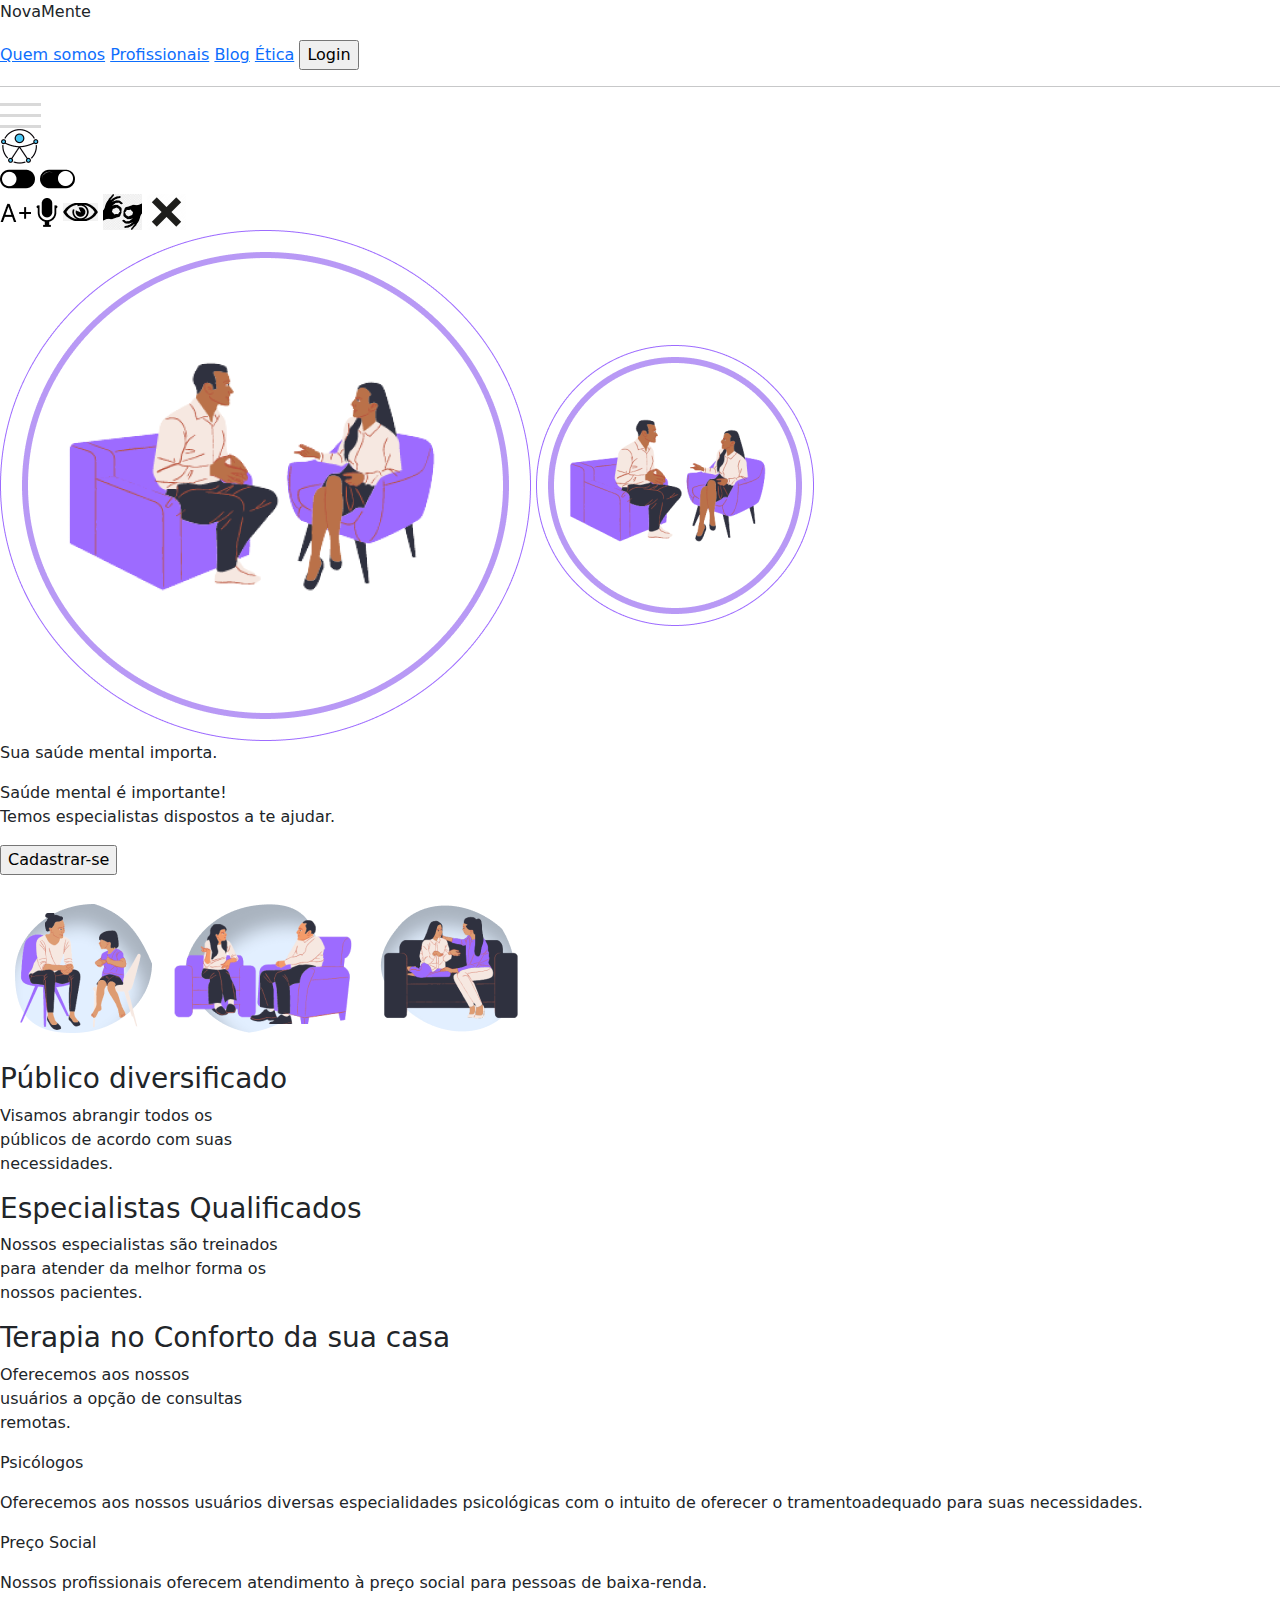
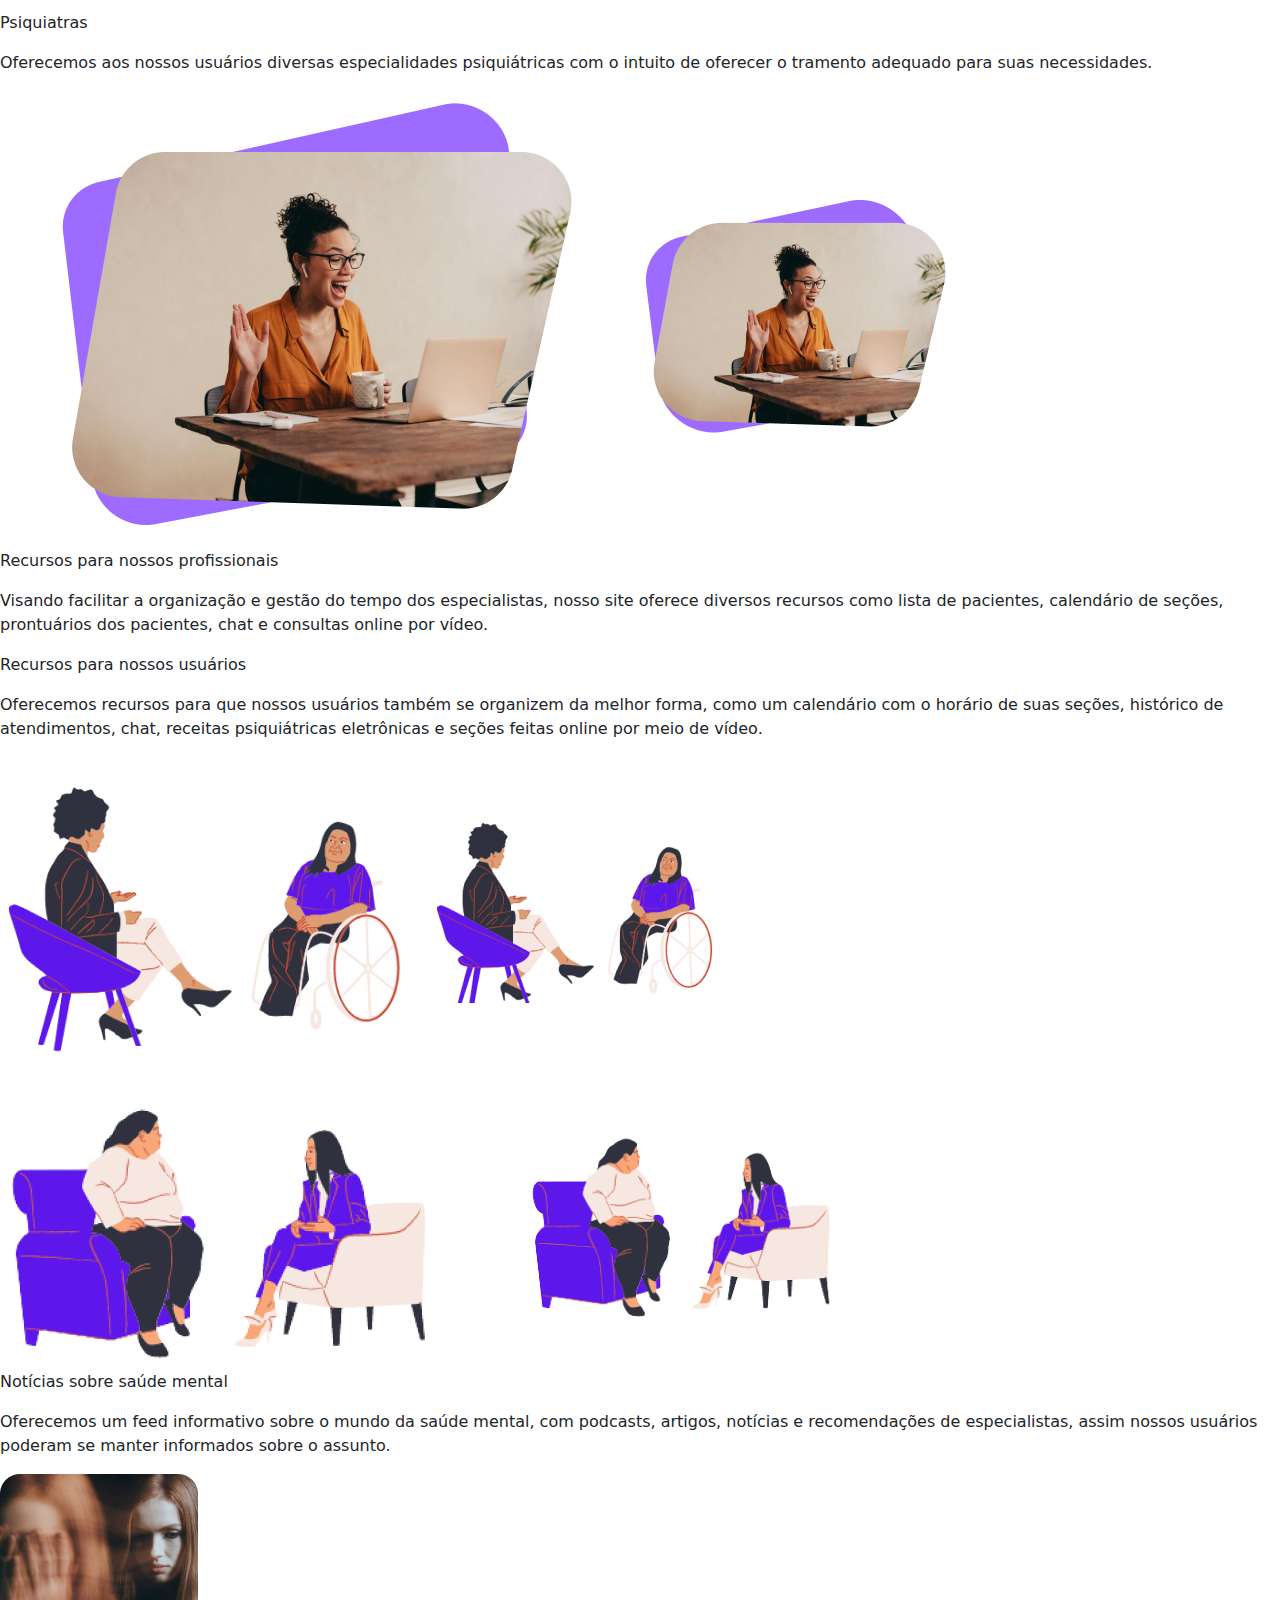
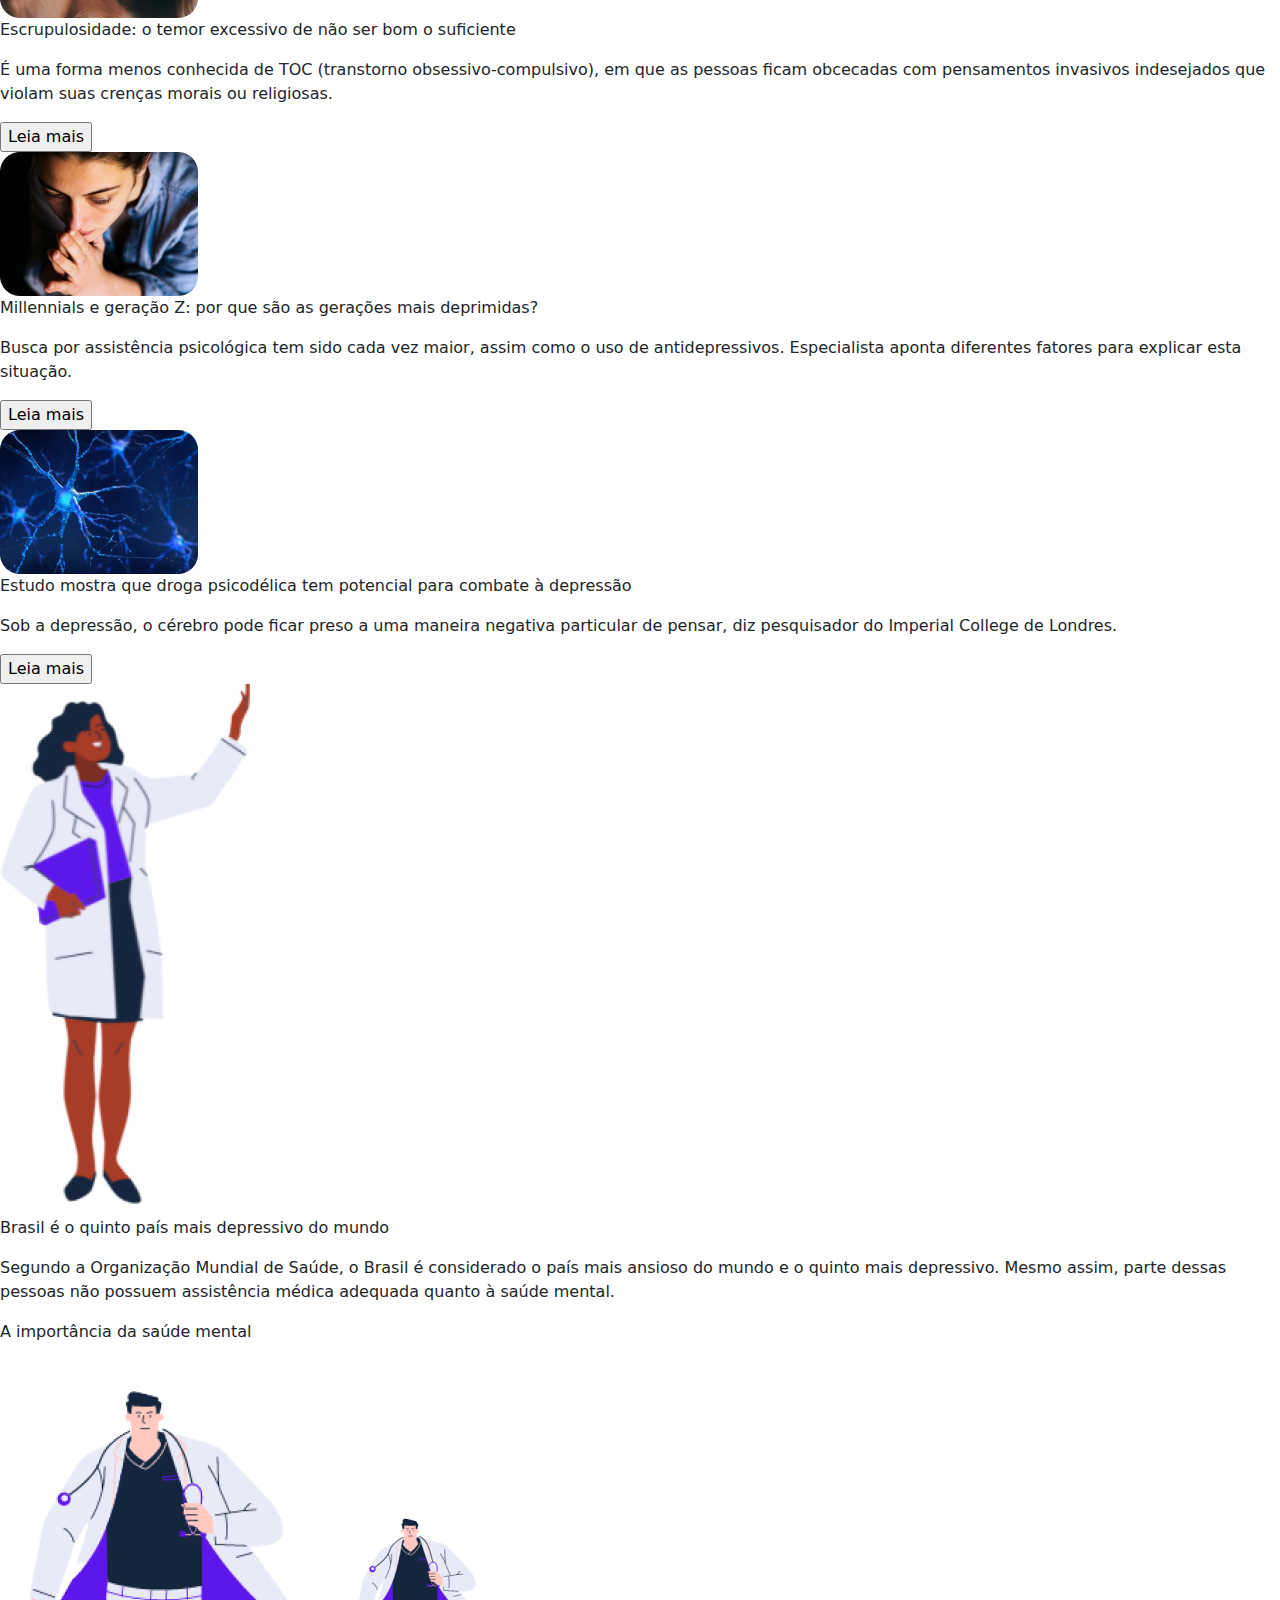
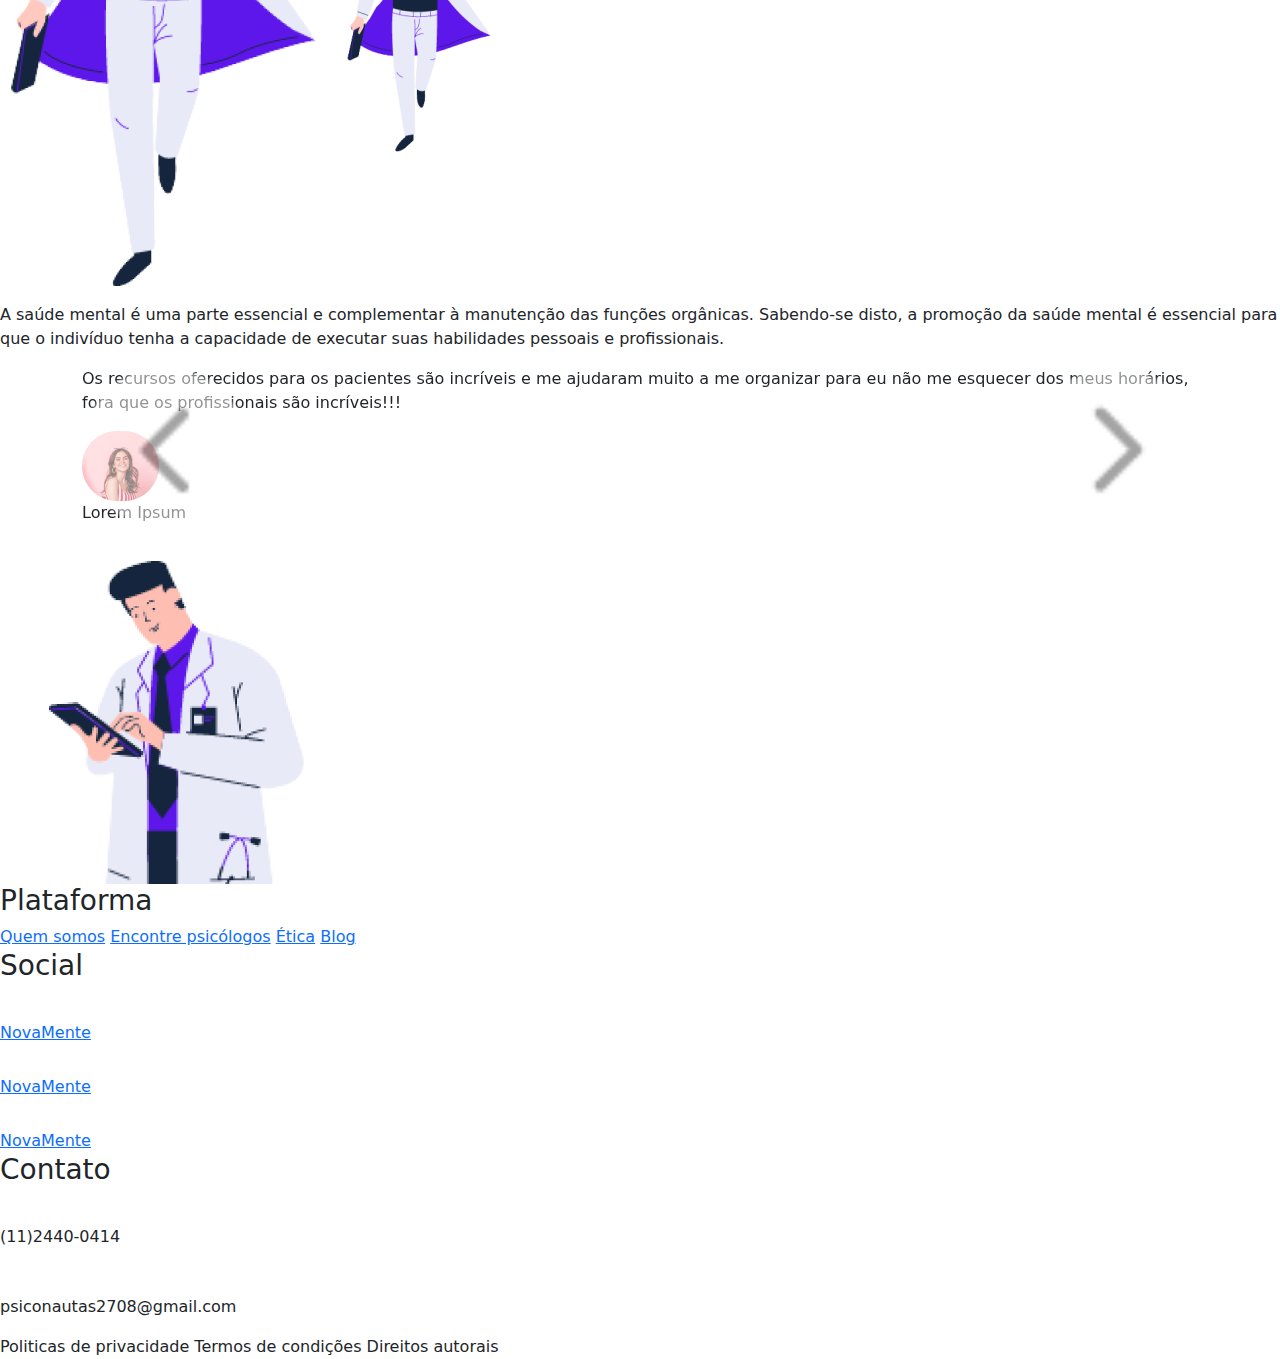
==== index.html @ 626ebbff "HTML (Home)" ====
<!DOCTYPE html>
<html lang="en">
<head>
    <meta charset="UTF-8">
    <meta http-equiv="X-UA-Compatible" content="IE=edge">
    <meta name="viewport" content="width=device-width, initial-scale=1.0">
    <link rel='stylesheet' type='text/css' media='screen' href="Home.css">
    <link href="./bootstrap-5.2.0-beta1-dist/css/bootstrap.css" rel="stylesheet">
    <link href="./style.css" rel="stylesheet" type="text/css">
    
  </body>
</html>
    <script src="Home.js" type="text/javascript"></script>
    <title>NovaMente - Home</title>
</head>
<body id="corpo">
    <main>
        <div class="div-header">
            <header>
              <p id="logo">Nova<span id="mente-roxo">Mente</span></p>
            <nav id="nav_header">
              <a href="#" class="a1">Quem somos</a>
              <a class="a2">Profissionais</a>
              <a class="a3">Blog</a>
              <a class="a4">Ética</a>
              <a href="Login.html" target="_blank"><input class="Login" type="button" value="Login"/></a>
            </nav>            
            </header>
            </div>
            <hr class="linha_responsivo">
            
            <div id="menu_responsivo">
                <img class="menu_responsivo" src="Imagens/menu_responsivo.png">
            </div>

            <section class="acess0">
            <div id="acessibilidade" >
              <img src="Imagens/imgacessiblidade0.png" onclick="fecha_abre1()"/>
            </div>

            <div id="acessibilidade-hid">
              <div>
                <img class="acess1"  src="Imagens/imgacessibilidade1.png" onclick="darkmode()"/>
                <img class ="acess1-fake" src="Imagens/imgacessibilidadedark1.png" onclick="normalmode()"></div>
              <img class="acess2" src="Imagens/imgacessibilidade2.png"/>
              <img class="acess3" src="Imagens/imgacessibilidade3.png"/>
              <img class="acess4" src="Imagens/imgacessibilidade4.png"/>
              <img class="acess5" src="Imagens/imgacessibilidade5.png"/>
              <img class="acess6" src="Imagens/imgacessibilidade6.png"  onclick="fecha_abre2()"/>
            </div>
            
            </section>

            <section class="primeiraparte">
                <div class="divimg1">
                  <img class="img1" src="Imagens/imghome1.png"/>
                  <img class="img1responsivo" src="Imagens/img1responsivo.png"/>
                </div>
                  <div class="textos">
                   <p class="primeiraparte_titulo">Sua saúde mental importa.</p>
                  <p class="primeiraparte_texto">Saúde mental é importante!<br>
                    Temos especialistas dispostos a te ajudar.</p>
                        <a href="Login.html"><input class="cadastrar" type="button" value="Cadastrar-se"/></a> 
                   </div>
              </section>

        <section class="sec-informacoes">
              <div class="informacoes">
                <img class="img2" src="Imagens/imghome2.png"/>
                <img class="img3" src="Imagens/imghome3.png"/>
                <img class="img4" src="Imagens/imghome4.png"/>             
                </div>
                <div class="informacoes_texto">
                <div class="divh3_2">
                <h3 class="h3pd">Público diversificado</h3>
                 <p class="pd">
                    Visamos abrangir todos os<br/> públicos de acordo com suas<br/> necessidades.</p>
                </div>
                <div class="divh3">
                <h3 class="h3eq">Especialistas Qualificados</h3>
                 <p class="eq">
                 Nossos especialistas são treinados<br/> para atender da melhor forma os<br/> nossos pacientes.</p>
                </div>
                <div class="divh3_3">
                <h3 class="h3t">Terapia no Conforto da sua casa</h3>
                 <p class="t">
                 Oferecemos aos nossos<br/> usuários a opção de consultas<br/> remotas.</p>
                </div>
            </div>
        </section>

        <section>
              <div class="parte_roxa">
                  <div class="roxo1">
                    <p class="roxo_titulo1">Psicólogos</p>
                    <p class="roxo_texto1">Oferecemos aos nossos usuários diversas especialidades psicológicas com o intuito de oferecer o tramentoadequado para suas necessidades.</p>
                  </div>
                  <div class="roxo2">
                    <p class="roxo_titulo1">Preço Social</p>
                    <p class="roxo_texto1">Nossos profissionais oferecem atendimento à preço social para pessoas de baixa-renda.</p>
                    </div>                 
              </div>
              <div class="parte_roxa2">
                  <div class="roxo3">
                    <p class="roxo_titulo2">Psiquiatras</p>
                    <p class="roxo_texto2">Oferecemos aos nossos usuários diversas especialidades psiquiátricas com o intuito de oferecer o tramento adequado para suas necessidades.</p>
                     </div>
              </div>
            </section>

            <section class="section-inf">
            <div class="maisinformacoes1_pai">
                <div class="img5">
                  <img id="img5" src="Imagens/imghome5.png"/>
                  <img class="img5responsivo" src="Imagens/img5responsivo.png"/>
                </div>
                <div class="maisinformacoes1">
                  <p class="maisinfo_titulo">Recursos para nossos profissionais</p>
                  <p class="maisinfo_texto">Visando facilitar a organização e gestão do tempo dos especialistas, nosso site oferece diversos recursos como lista de pacientes, calendário de seções, prontuários dos pacientes, chat e consultas online por vídeo. </p>
                </div>
            </div>
            <div class="maisinformacoes2_pai">
              <div class="maisinformacoes2">
                <p class="maisinfo_titulo2"> Recursos para nossos usuários</p>
                <p class="maisinfo_texto2">Oferecemos recursos para que nossos usuários também se organizem da melhor forma, como um calendário com o horário de suas seções, histórico de atendimentos, chat, receitas psiquiátricas eletrônicas e seções feitas online por meio de vídeo. </p>
              </div>  
                <div class="img6">
                  <img id="img6" src="Imagens/imghome6.png"/>
                  <img id="img6responsivo" src="Imagens/imghome6responsivo.png"/>
                </div>
          </div>
          <div class="maisinformacoes3_pai">
              <div class="img7">
                <img id="img7" src="Imagens/imghome7.png"/>
                <img id="img7responsivo" src="Imagens/imghome7responsivo.png"/>
              </div>
              <div class="maisinformacoes3">
                <p class="maisinfo_titulo3">Notícias sobre saúde mental</p>
                <p class="maisinfo_texto3">Oferecemos um feed informativo sobre o mundo da saúde mental, com podcasts, artigos, notícias e recomendações de especialistas, assim nossos usuários poderam se manter informados sobre o assunto.</p>
              </div>
        </div>
    </section>

    <section class="introducao_blog">
        <div class="blog1">
          <div class="img8"><img id="img8" src="Imagens/imghome8.png"/></div>
          <p class="titulo1_blog">Escrupulosidade: o temor excessivo de não ser bom o suficiente</p>
          <p class="texto1_blog">É uma forma menos conhecida de TOC (transtorno obsessivo-compulsivo), em que as pessoas ficam obcecadas com pensamentos invasivos indesejados que violam suas crenças morais ou religiosas.</p>
          <input class="botao1_blog" type="button" value="Leia mais"/>
        </div>

        <div class="blog2">
          <div class="img9"><img src="Imagens/imghome9.png"/></div>
          <p class="titulo2_blog">Millennials e geração Z: por que são as gerações mais deprimidas?</p>
          <p class="texto2_blog">Busca por assistência psicológica tem sido cada vez maior, assim como o uso de antidepressivos. Especialista aponta diferentes fatores para explicar esta situação.</p>
          <input class="botao2_blog" type="button" value="Leia mais"/>
        </div>

        <div class="blog3">
          <div class="img10"><img src="Imagens/imghome10.png"/></div>
          <p class="titulo3_blog">Estudo mostra que droga psicodélica tem potencial para combate à depressão</p>
          <p class="texto3_blog">Sob a depressão, o cérebro pode ficar preso a uma maneira negativa particular de pensar, diz pesquisador do Imperial College de Londres.</p>
          <input class="botao3_blog" type="button" value="Leia mais"/>
        </div>
      </section>

      <section class="fundo_roxo">
        <div class="lado_esquerdo">
          <div class="img11"><img id="img11" src="Imagens/imghome11.png"/></div>
          <p class="fundo_roxo_titulo1">Brasil é o quinto país mais depressivo do mundo</p>
          <p class="fundo_roxo_texto1">Segundo a Organização Mundial de Saúde, o Brasil é considerado o país mais ansioso do mundo e o quinto mais depressivo. Mesmo assim, parte dessas pessoas não possuem assistência médica adequada quanto à saúde mental.</p>
        </div>
        <div class="lado_direito">
          <p class="fundo_roxo_titulo2">A importância da saúde mental</p>
          <div class="img12">
            <img id="img12" src="Imagens/imghome12.png"/>
            <img class="img12responsivo" src="Imagens/imghome12responsivo.png"/>
          </div>            
          <p class="fundo_roxo_texto2">A saúde mental é uma parte essencial e complementar à manutenção das funções orgânicas. Sabendo-se disto, a promoção da saúde mental é essencial para que o indivíduo tenha a capacidade de executar suas habilidades pessoais e profissionais.</p>
          </div>
      </section>

        <section class="team">
          <div class="container">
              <div class="row">
                  <div class="col-lg-12">
                    <div id="carouselExampleControls" class="carousel slide" data-bs-ride="carousel">
                        <div class="carousel-inner">
                            <div class="carousel-item active">
                                <p class="opiniao_centro">Os recursos oferecidos para os pacientes são incríveis e me ajudaram muito a me organizar para eu não me esquecer dos meus horários, fora que os profissionais são incríveis!!!</p>
                                <div class="divimg">
                                <img class="foto_centro" src="Imagens/foto_1.png">
                                </div>
                                <p class="nome_centro">Lorem Ipsum</p>
                            </div>

                            <div class="carousel-item">
                                <p class="opiniao_centro">Os recursos oferecidos para os pacientes são incríveis e me ajudaram muito a me organizar para eu não me esquecer dos meus horários, fora que os profissionais são incríveis!!!</p>
                                <div class="divimg">
                                <img class="foto_centro" src="Imagens/foto_2.png">
                                </div>
                                <p class="nome_centro">Lorem Ipsum</p>
                            </div>

                            <div class="carousel-item">
                                <p class="opiniao_centro">Os recursos oferecidos para os pacientes são incríveis e me ajudaram muito a me organizar para eu não me esquecer dos meus horários, fora que os profissionais são incríveis!!!</p>
                                <div class="divimg">
                                <img class="foto_centro" src="Imagens/foto_3.png">
                              </div>
                                <p class="nome_centro">Lorem Ipsum</p>
                            </div>
                        </div>
                        <img src="Imagens/seta_esquerda.png" class="carousel-control-prev" type="button" data-bs-target="#carouselExampleControls" data-bs-slide="prev">
                        </img>
                        <img src="Imagens/seta_direita.png" class="carousel-control-next" type="button" data-bs-target="#carouselExampleControls" data-bs-slide="next"></img>
                      </div>
              </div>
          </div>
      </section>      

      <section id="sec_footer">
          <footer>
              <div class='img13'>
                <img id="img13" src="Imagens/imghome13.png"/>
              </div>
              <div class='palavras-footer'>
                <div class='plataforma'>
                  <h3 class="plataformah3">Plataforma</h3>
                  <nav>
                  <a href="#">Quem somos</a>
                  <a href="#">Encontre psicólogos</a>
                  <a href="#">Ética</a>
                  <a href="#">Blog</a>
                  </nav>
                </div>
                <div class='social'>
                  <h3 class="socialh3">Social</h3>
                  <div class='img14'>
                  <img src="Imagens/imghome14.png"/>
                  <nav>
                  <a href="https://www.instagram.com/novamente_proa/" target="_blank">NovaMente</a>
                  </nav>
                  </div>
                  <div class='img15'>
                  <img src="Imagens/imghome15.png"/>
                  <nav>
                  <a href="https://www.facebook.com/NovaMente-100261769375565" target="_blank">NovaMente</a>
                  </nav>
                  </div>
                  <div class='img16'>
                  <img src="Imagens/imghome16.png"/>
                  <nav>
                  <a href="https://twitter.com/novamente_proa" target="_blank">NovaMente</a>
                  </nav>
                  </div>
                </div>
                <div class='contato'>
                  <h3 class="contatoh3">Contato</h3>
                  <div class='img17'>
                  <img src="Imagens/imghome17.png"/>
                  <p>(11)2440-0414</p>
                  </div>
                  <div class='img18'>
                  <img src="Imagens/imghome18.png"/>
                  <p class='mail'>psiconautas2708@gmail.com</p>
                  </div>
                </div>
              </div>
              <div class='ptd'>
                  <nav class='ptd_nav'>
                  <a>Politicas de privacidade</a>
                  <a>Termos de condições</a>
                  <a>Direitos autorais</a>
                  </nav>
              </div>
          </footer>
        </section>
              
    </main>
    <script src="https://cdn.jsdelivr.net/npm/bootstrap@5.2.0-beta1/dist/js/bootstrap.bundle.min.js" integrity="sha384-pprn3073KE6tl6bjs2QrFaJGz5/SUsLqktiwsUTF55Jfv3qYSDhgCecCxMW52nD2" crossorigin="anonymous"></script>
</body>
</html>
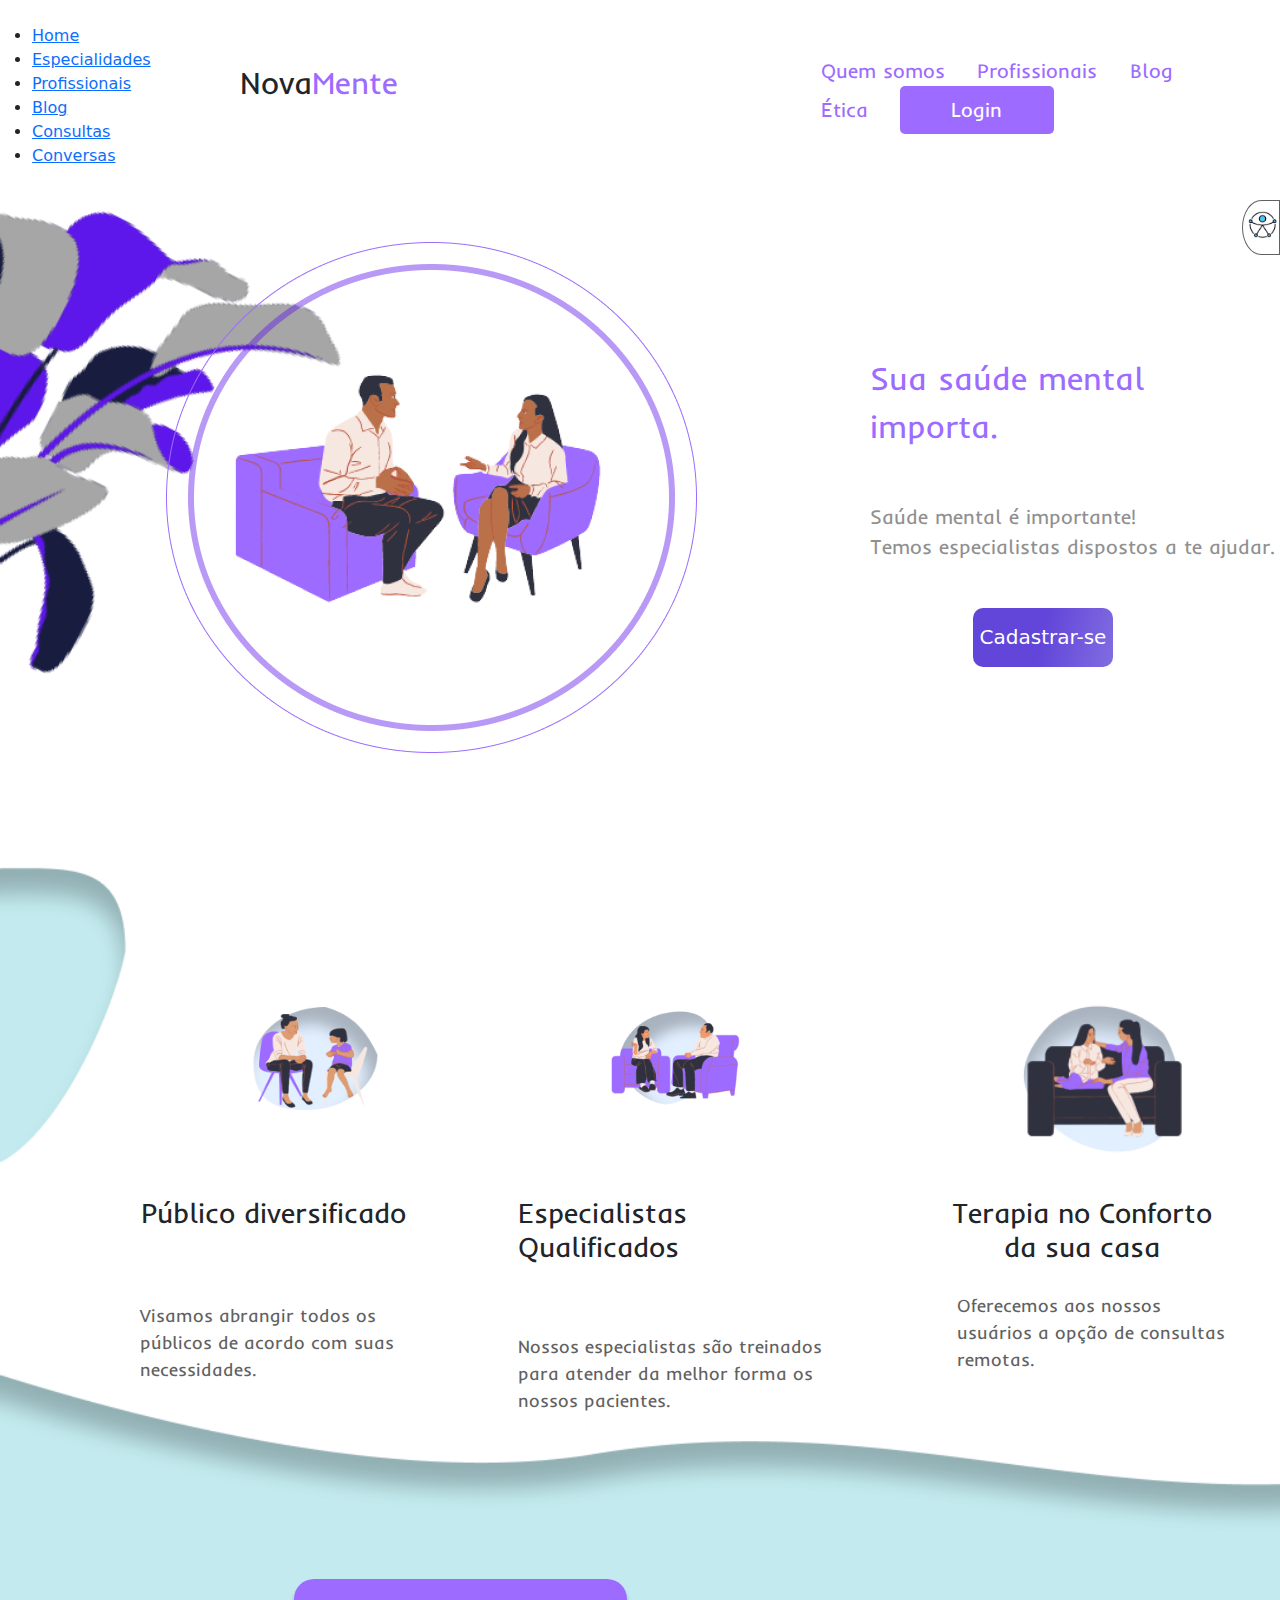
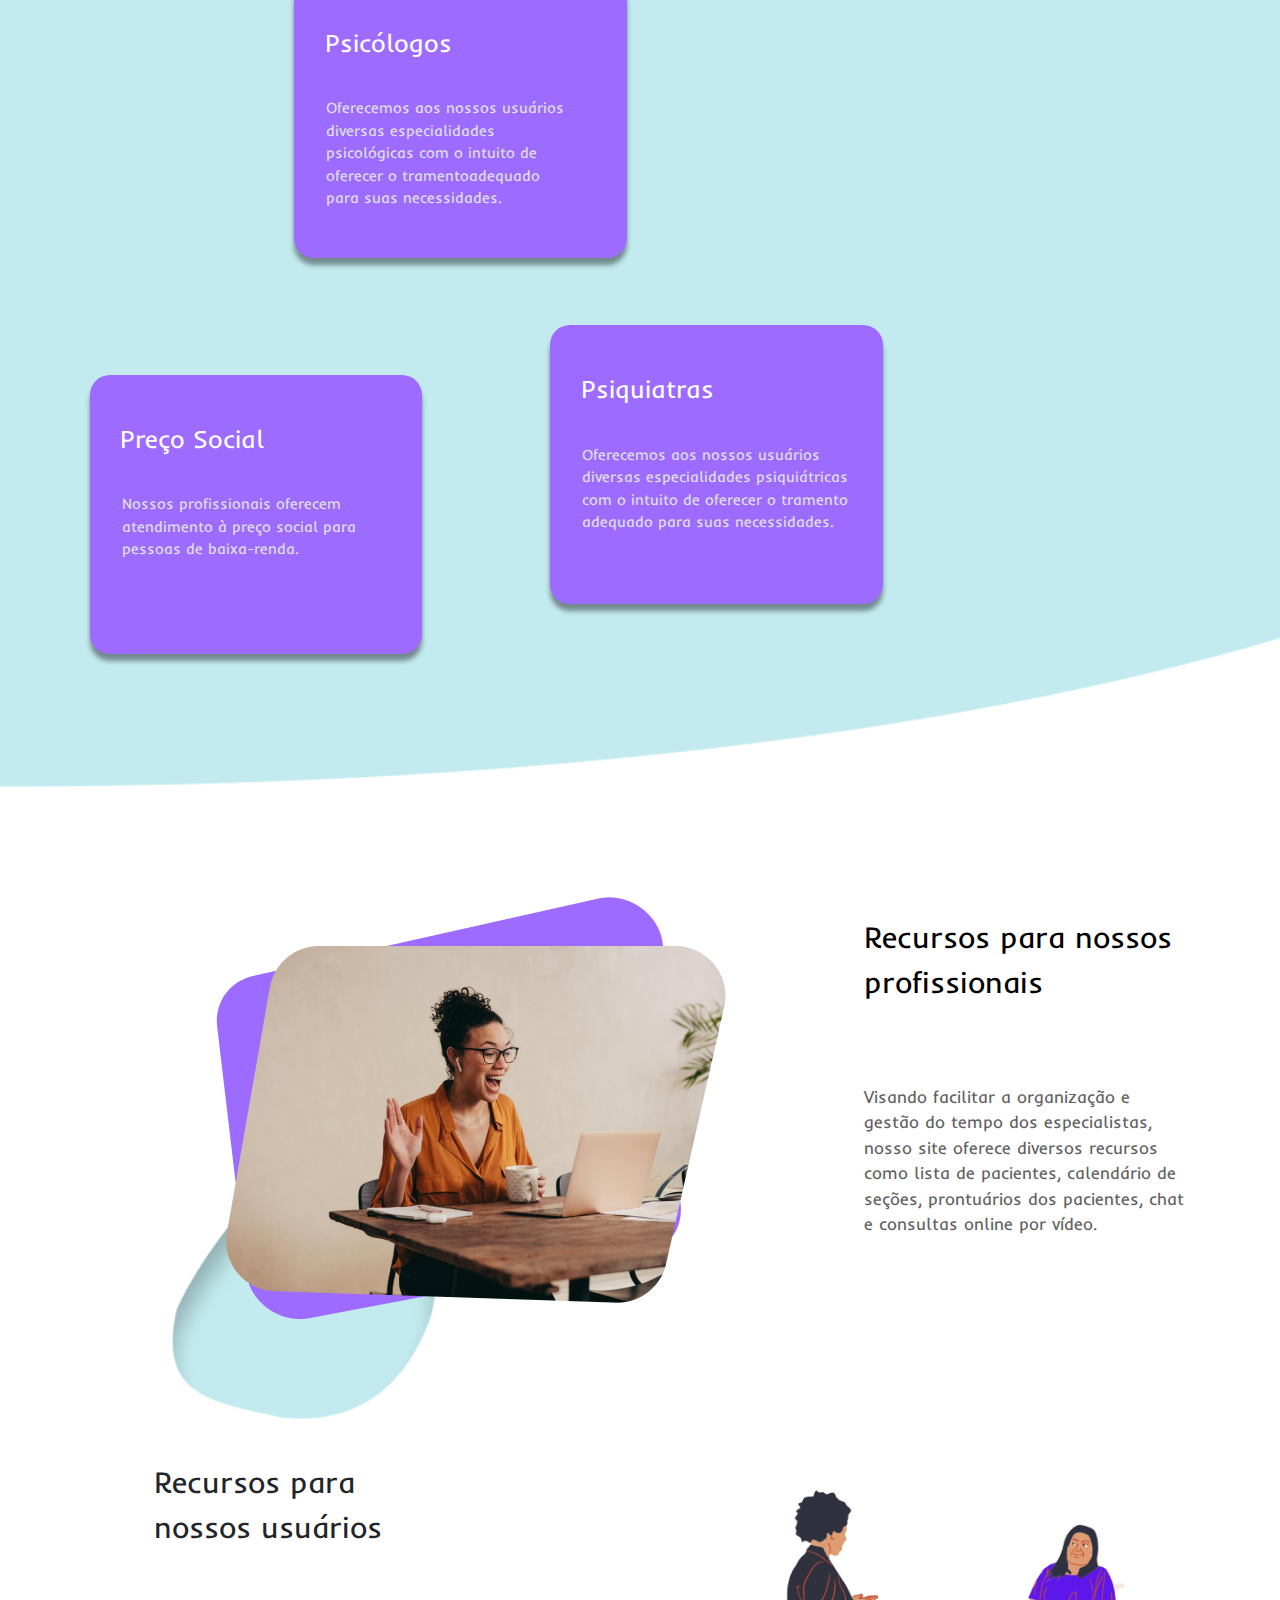
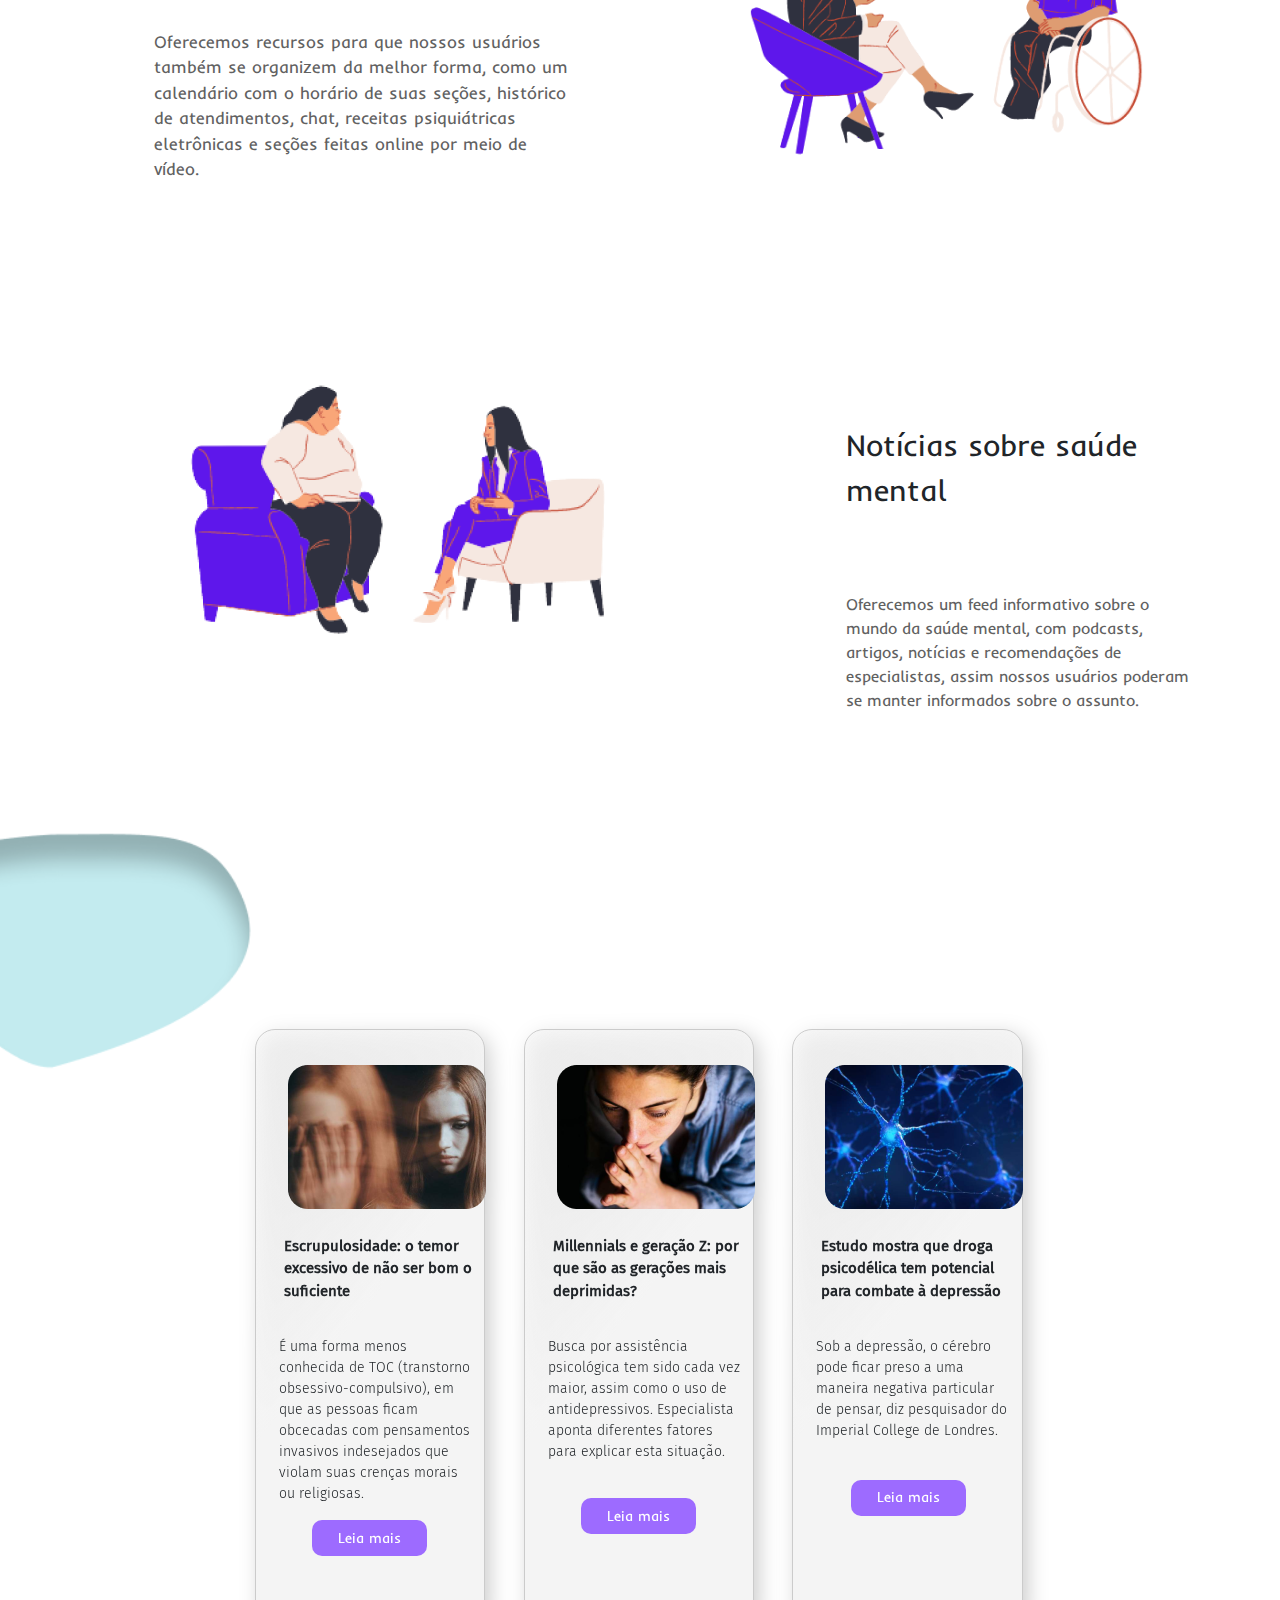
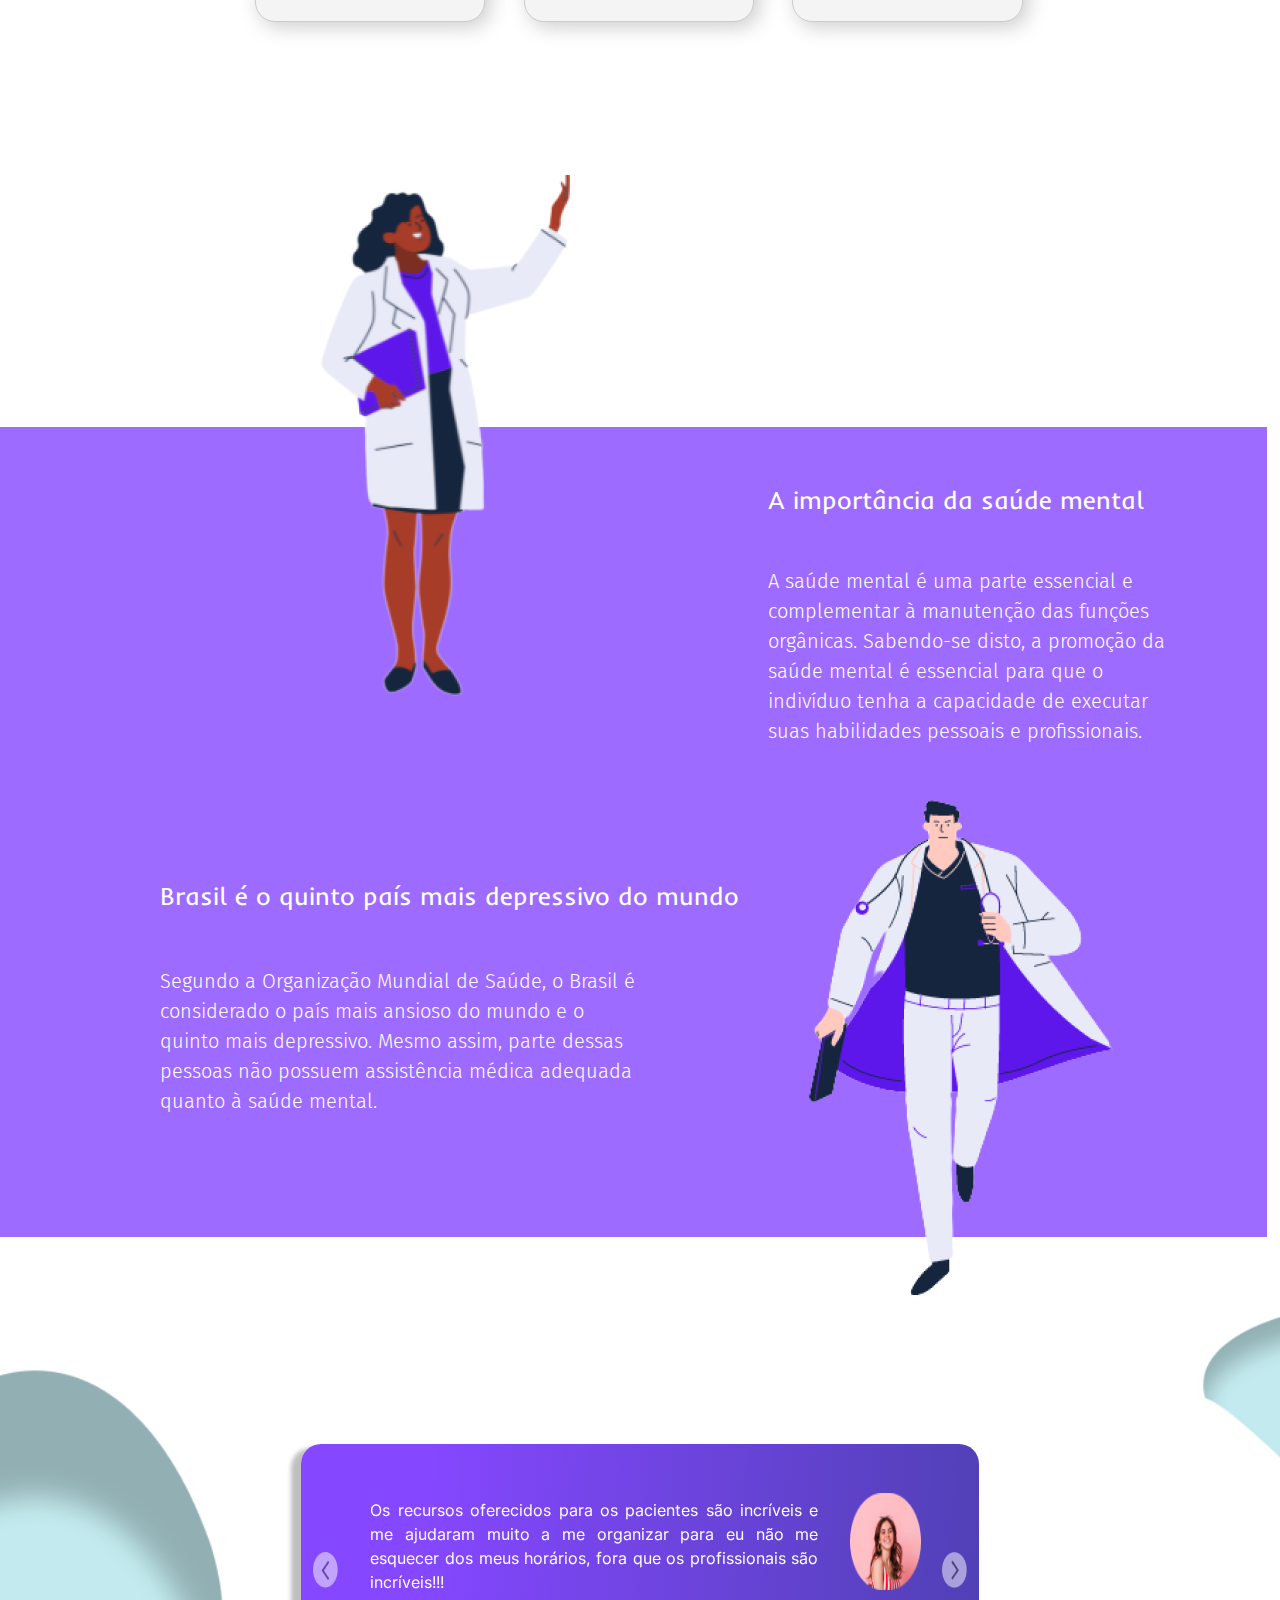
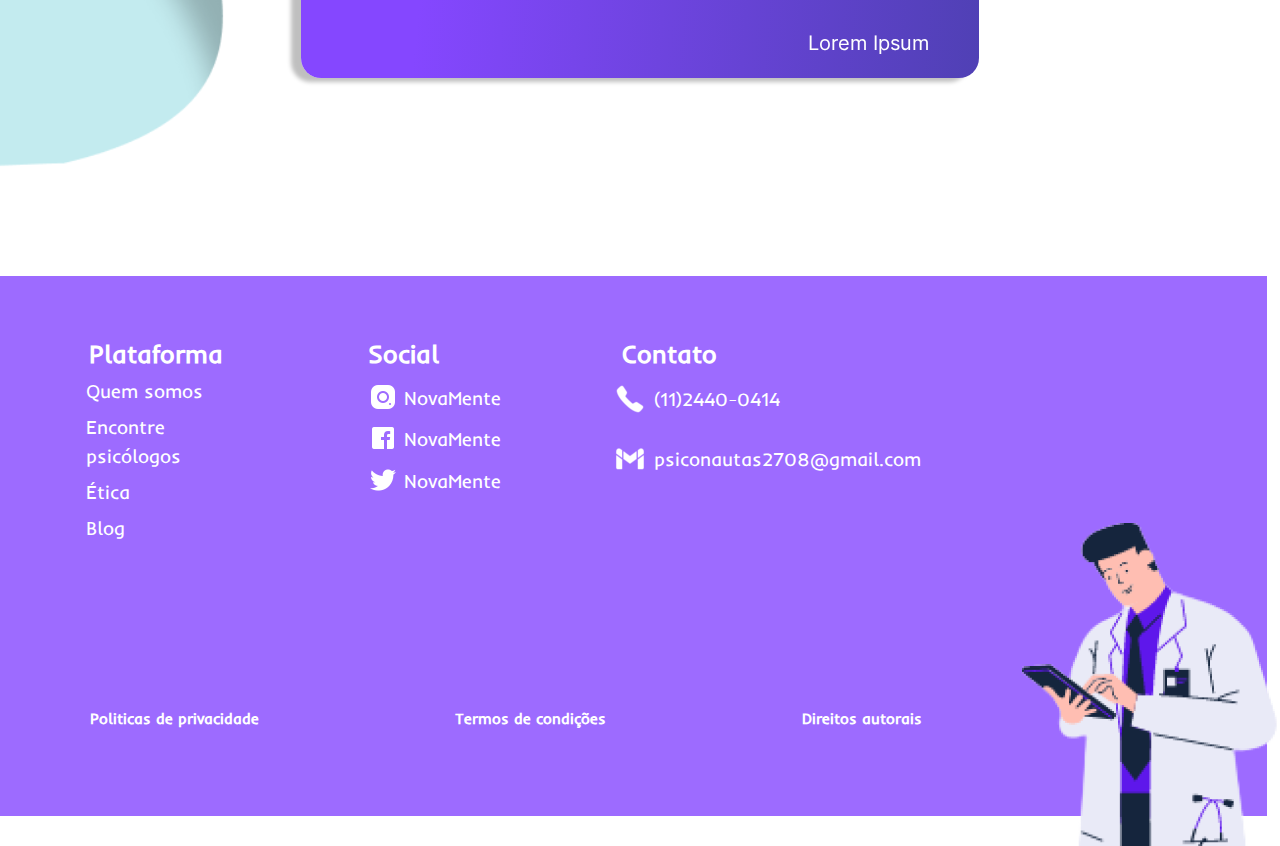
==== commit 4ef0ba94: "Update index.html" ====
--- a/index.html
+++ b/index.html
@@ -11,12 +11,30 @@
   </body>
 </html>
     <script src="Home.js" type="text/javascript"></script>
+   
     <title>NovaMente - Home</title>
 </head>
 <body id="corpo">
     <main>
         <div class="div-header">
             <header>
+
+              <nav class="nav_responsiva">
+                <div class="mobile-menu">
+                    <div class="line1"></div>
+                    <div class="line2"></div>
+                    <div class="line3"></div>
+                </div>
+                <ul class="nav-list">
+                    <li><a href="#">Home</a></li>
+                    <li><a href="#">Especialidades</a></li>
+                    <li><a href="#">Profissionais</a></li>
+                    <li><a href="#">Blog</a></li>
+                    <li><a href="#">Consultas</a></li>
+                    <li><a href="#">Conversas</a></li>
+                </ul>
+            </nav>
+
               <p id="logo">Nova<span id="mente-roxo">Mente</span></p>
             <nav id="nav_header">
               <a href="#" class="a1">Quem somos</a>
@@ -26,11 +44,6 @@
               <a href="Login.html" target="_blank"><input class="Login" type="button" value="Login"/></a>
             </nav>            
             </header>
-            </div>
-            <hr class="linha_responsivo">
-            
-            <div id="menu_responsivo">
-                <img class="menu_responsivo" src="Imagens/menu_responsivo.png">
             </div>
 
             <section class="acess0">
@@ -278,5 +291,6 @@
               
     </main>
     <script src="https://cdn.jsdelivr.net/npm/bootstrap@5.2.0-beta1/dist/js/bootstrap.bundle.min.js" integrity="sha384-pprn3073KE6tl6bjs2QrFaJGz5/SUsLqktiwsUTF55Jfv3qYSDhgCecCxMW52nD2" crossorigin="anonymous"></script>
+    <script src="Menu.js" type="text/javascript"></script>
 </body>
 </html>
--- a/Home.css
+++ b/Home.css
@@ -0,0 +1,2683 @@
+*{
+  margin: 0;
+  padding: 0;
+  border: 0;
+}
+
+@font-face {
+  font-family: Inder;
+  src: url(Fontes/Inder/Inder-Regular.ttf);
+}
+
+@font-face {
+  font-family: FiraSansRegular;
+  src: url(Fontes/FiraSans-Regular.ttf);
+}
+
+@font-face {
+  font-family: FiraSansLight;
+  src: url(Fontes/FiraSans-Light.ttf);
+}
+
+@font-face {
+  font-family: FiraSansMedium;
+  src: url(Fontes/FiraSans-Medium.ttf);
+}
+
+@font-face {
+font-family: InterRegular;
+src: url(Fontes/Inter/static/Inter-Regular.ttf);
+}
+
+
+
+body{
+  background-image: url(Imagens/background-home.png);
+  background-size: cover;
+  height: auto;
+  visibility: visible;
+  overflow-x: hidden;
+}
+
+header{
+  width: 97vw;
+  height: 11vh;
+  margin-top: 2.7vh;
+  display: flex;
+  flex-direction: row;
+  justify-content: space-between;
+}
+
+.div-header{
+  width: 97vw;
+}
+
+#acessibilidade{
+  position: fixed;
+  width: 3%;
+  height: 55px;
+  background-color: #FFF;
+  right: 0%;
+  top: 200px;
+  border-radius: 100% 0 0 100%;
+  border: 1px solid #616161;
+  cursor: pointer;
+  z-index: 4;
+  display: block;
+}
+
+#acessibilidade img{
+  margin-left: 5px;
+  margin-top: 10px;
+  width: 80%;
+}
+
+#acessibilidade-hid{
+  position: fixed;
+  width: 3%;
+  height: 250px;
+  background-color: #fff;
+  right: 0%;
+  top: 205px;
+  border-radius: 40px 0px 0 40px;
+  border: 1px solid #616161;
+  visibility: hidden;
+  z-index: 5;
+  display: block;
+}
+
+#acessibilidade-hid img{
+  display: block;
+  margin-left: 10%;
+}
+
+.acess1{
+  width: 70%;
+  padding-top: 20px;
+  padding-left: 2px;
+  cursor: pointer;
+  z-index: 1;
+}
+
+.acess1-fake{
+  width: 70%;
+  margin-top: -24px;
+  padding-left: 2px;
+  cursor: pointer;
+  z-index: 9999;
+  visibility: hidden;
+}
+
+.acess2{
+  width: 80%;
+  padding-left:4px;
+  padding-top: 10px;
+}
+
+.acess3{
+  width: 65%;
+  padding-left: 6px;
+  padding-top: 10px;
+}
+
+.acess4{
+  width:70%;
+  padding-top: 10px;
+  padding-left: 2px;
+}
+
+.acess5{
+  width: 70%;
+  padding-top: 15px;
+  padding-left: 2px;
+}
+
+.acess6{
+  width: 80%;
+  padding-top: 20px;
+  padding-left: 2px;
+  cursor: pointer;
+}
+
+#logo{
+  position: relative;
+  float: left;
+  padding-top: 4vh;
+  margin-left: 7vw;
+  font-size: 31px;
+  cursor: pointer;
+  font-family: Inder;
+  color: 212541;
+}
+
+#logo:hover{
+  transform: scale(1.1);
+}
+
+#nav_header{
+  width: 97vw;
+  padding-top: 3.5vh;
+  margin-left:33vw;
+  font-size: 20px;
+  font-family: Inder;
+}
+
+#nav_header a{
+  justify-content:space-between;
+  margin-right: 2vw;
+  width: 5vw;
+  color: #9D6BFF;
+  cursor: pointer;
+}
+
+.a1, .a2, .a3, .a4{
+  text-decoration: none;
+}
+
+#nav_header a:hover{
+  color: #0b0020;
+}
+
+.Login{
+  font-size: 20px;
+  padding: 1.0vh 4vw 1.0vh 4vw;
+  background-color: #9D6BFF;
+  color: white;
+  border-radius: 5px;
+  font-family: Inder;
+  cursor: pointer;
+}
+
+.Login:hover{
+  transform: scale(1.1);
+  opacity: 90%;
+}
+
+#mente-roxo{
+  color: #9D6BFF;
+}
+
+/* --- */
+
+#menu_responsivo{
+ position: absolute;
+ right: 1.5%;
+ top: 35px;
+}
+
+/* --- */
+
+.primeiraparte{
+  width: 97vw;
+  display: flex;
+  flex-direction: row;
+  width: auto;
+  height: 75vh;
+  margin-top: -1.8vh;
+  margin-left: 10vw;
+}
+
+.textos{
+  width: 45vw;
+  height: 400px;
+  margin-top: 130px;
+  margin-left: 5%;
+}
+
+.img1{
+  margin-top: 15vh;
+  margin-left: 3vw;
+  visibility: visible;
+}
+
+.img1responsivo{
+  display: none;
+}
+
+.linha_responsivo{
+  display: none;
+}
+
+ .primeiraparte_titulo{
+  position: relative;
+  font-family:Inder ;
+  font-size: 32px;
+  margin-left: 9vw;
+  width: 30vw;
+  margin-top: 13vh;
+  color:#9D6BFF;
+}
+
+.primeiraparte_texto{
+  position: relative;
+  font-family: Inder;
+  font-size: 20px;
+  width: 35vw;
+  margin-left: 9vw;
+  padding-top: 4vh;
+  text-align: left;
+  color: #909090;
+} 
+
+.cadastrar{
+  width: 11vw;
+  height: 6.5vh;
+  position: relative;
+  margin-left:17vw;
+  margin-top: 30px;
+  font-size: 20px;
+  border-radius:10px;
+  background: linear-gradient(103.45deg, #6146D9 49.75%, #FFFFFF 291.93%);
+  color: white;
+}
+
+.cadastrar:hover{
+  transform: scale(1.1);
+} 
+
+/* -- */
+
+.informacoes{
+  position: relative;
+  margin-top: 13vh;
+  display: flex;
+  flex-direction: row;
+  justify-content: space-between;
+  width: 80vw;
+  margin-left: 21vh;
+  height: 26vh;
+}
+
+.img2{
+  margin-left: 4vw;
+}
+
+.img2, .img3{
+  display: flex;
+  width: 11vw;
+  height: 8vw;
+  margin-top: 12vh;
+}
+
+.img3{
+  margin-left:-3vw;
+}
+
+.img4{
+  height: 24vh;
+  margin-top: 8vh;
+}
+
+.informacoes_texto p{
+  text-align: left;
+}
+
+.informacoes_texto h3{
+  text-align: left;
+}
+
+.informacoes_texto{
+  display: flex;
+  flex-direction: row;
+  justify-content: space-between;
+  width: 90vw;
+  margin-left: 6vw;
+  height: 28vh;
+}
+
+.divh3{
+  margin-top: 7vh;
+  width: 26vw;
+  font-size: 20px;
+  font-family: Inder;
+}
+
+.divh3 h3{
+  margin-left: 1vw;
+}
+
+.divh3 p{
+  font-size:18px;
+  margin-top: 7.7vh;
+  color: #616161;
+  margin-left: 1vw;
+}
+
+.divh3_2{
+  margin-top: 7vh;
+  width: 30vw;
+  font-size: 20px;
+  font-family: Inder;
+}
+
+.divh3_2 h3{
+  margin-left: 5vw;
+}
+
+.divh3_2 p{
+  font-size:18px;
+  margin-top: 8vh;
+  color: #616161;
+  margin-left: 4.9vw;
+}
+
+.divh3_3{
+  margin-top: 7vh;
+  width: 27vw;
+  font-size: 20px;
+  font-family: Inder;
+  text-align: center;
+}
+
+.divh3_3 p{
+  font-size:18px;
+  margin-top: 3.2vh;
+  color: #616161;
+  margin-left: 5.8vw;
+}
+
+.divh3_3 h3{
+  text-align: center;
+  margin-left:4vw;
+}
+
+/* -- */
+
+.parte_roxa{
+  position: relative;
+  width: 48vw;
+  display: block;
+  float: left;
+  font-family: Inder;
+  color: white;
+  font-weight: lighter;
+  font-size: 25px;
+  margin-top: 3vh;
+}
+
+.parte_roxa2{
+  position: relative;
+  width: 50vw;
+  float: left;
+  margin-top: 38vh;
+  font-family: Inder;
+  color: white;
+  font-size: 25px;
+}
+
+.roxo_titulo1{
+  text-align: left;
+  margin-left: 2.4vw;
+  padding-top: 5vh;
+}
+
+.roxo_titulo2{
+  text-align: left;
+  margin-left: 2.4vw;
+  padding-top: 5vh;
+}
+
+.roxo_texto1{
+  width: 19.5vw;
+  font-size: 15px;
+  font-weight: lighter;
+  text-align: left;
+  margin-left: 2.5vw;
+  margin-top: 4vh;
+  color:#E0E0E0;
+}
+
+.roxo_texto2{
+  width: 80%;
+  font-size: 15px;
+  font-weight: lighter;
+  text-align: left;
+  margin-left: 2.5vw;
+  margin-top: 4vh;
+  color:#E0E0E0;
+}
+
+.roxo1{
+  position: relative;
+  width: 26vw;
+  height: 31vh;
+  margin-top: 18.5vh;
+  margin-left: 23vw;
+  background-color: #9D6BFF;
+  border-radius: 20px;
+  box-shadow: 0px 7px 5px rgba(0, 0, 0, 0.41);
+}
+
+.roxo2{
+  position: relative;
+  width: 26vw;
+  height: 31vh;
+  margin-top: 13vh;
+  margin-left: 7vw;
+  background-color: #9D6BFF;
+  border-radius: 20px;
+  box-shadow: 0px 7px 5px rgba(0, 0, 0, 0.41);
+}
+
+.roxo3{
+  position: relative;
+  width: 26vw;
+  height: 31vh;
+  margin-top: 22vh;
+  margin-left: -5vw;
+  background-color: #9D6BFF;
+  border-radius: 20px;
+  box-shadow: 0px 7px 5px rgba(0, 0, 0, 0.41);
+}
+
+/* ----- */
+
+
+.maisinformacoes1_pai{
+  position: relative;
+  width: 97vw;
+  display: flex;
+  flex-direction: row;
+}
+
+.maisinformacoes1{
+  width: 40vw;
+  padding-left: 8vw;
+}
+
+.img5{
+  margin-top: 25.7vh;
+  margin-left: 12vw;
+}
+
+.img5responsivo{
+  display: none;
+}
+
+.maisinfo_titulo{
+  font-size: 30px;
+  font-family: Inder;
+  color: black;
+  margin-top: 29vh;
+  text-align: left;
+}
+
+.maisinfo_texto{
+  width: 25vw;
+  color: black;
+  text-align: left;
+  font-size: 17px;
+  padding-top: 7vh;
+  font-family: Inder;
+  color: #616161;
+}
+
+.maisinformacoes2_pai{
+  position: relative;
+  width: 99vw;
+  display: flex;
+  flex-direction: row;
+}
+
+.maisinfo_titulo2{
+  width: 20vw;
+  font-family: Inder;
+  font-size: 30px;
+}
+
+.maisinfo_texto2{
+  width: 33vw;
+  padding-top: 7vh;
+  font-size: 17px;
+  font-family: Inder;
+  color: #616161;
+}
+
+.maisinformacoes2{
+  text-align: left;
+  margin-top: 13vh;
+  margin-left: 12vw;
+}
+
+.img6{
+  position: relative;
+  margin-top: 13vh;
+  margin-left: 13vw;
+}
+
+#img6responsivo{
+  display: none;
+}
+
+.maisinformacoes3_pai{
+  position: relative;
+  width: 97vw;
+  display: flex;
+  flex-direction: row;
+}
+
+.maisinformacoes3{
+  margin-left: 13vw;
+}
+
+.maisinfo_titulo3{
+  width: 30vw;
+  font-family: Inder;
+  font-size: 30px;
+  text-align: left;
+  margin-top: 25vh;
+}
+
+.maisinfo_texto3{
+  width: 28vw;
+  padding-top: 7vh;
+  text-align: left;
+  color: #616161;
+  font-family:Inder ;
+}
+
+.img7{
+  margin-top: 15vh;
+  margin-left: 14vw;
+}
+
+#img7responsivo{
+  display: none;
+}
+
+/* ---- */
+
+.introducao_blog{
+  display: flex;
+  flex-direction:row;
+  margin-left: 19.9vw;
+  width: 60vw;
+  justify-content: space-between;
+}
+
+.introducao_blog img{
+    margin-left: 2.5vw;
+}
+
+.blog1{
+  width: 18vw;
+  height: 65.8vh;
+  background: linear-gradient(309.15deg, #F4F4F4 52.61%, rgba(244, 244, 244, 0) 167.41%);
+  border-radius: 20px;
+  border: 1px solid #CBCBCB;
+  filter: drop-shadow(5px 5px 10px rgba(0, 0, 0, 0.2));
+  margin-top: 33.5vh;
+}
+
+.img8{
+  padding-top: 3.89vh;
+}
+
+.blog2{
+  width: 18vw;
+  height: 65.8vh;
+  background: linear-gradient(309.15deg, #F4F4F4 52.61%, rgba(244, 244, 244, 0) 167.41%);
+  border-radius: 20px;
+  border: 1px solid #CBCBCB;
+  filter: drop-shadow(5px 5px 10px rgba(0, 0, 0, 0.2));
+  margin-top: 33.5vh;
+}
+
+.img9{
+  padding-top: 3.89vh;
+}
+
+.blog3{
+  width: 18vw;
+  height: 65.8vh;
+  background: linear-gradient(309.15deg, #F4F4F4 52.61%, rgba(244, 244, 244, 0) 167.41%);
+  border-radius: 20px;
+  border: 1px solid #CBCBCB;
+  filter: drop-shadow(5px 5px 10px rgba(0, 0, 0, 0.2));
+  margin-top: 33.5vh;
+}
+
+.img10{
+  padding-top: 3.89vh;
+}
+
+.titulo1_blog{
+  width: 15vw;
+  margin-left: 2.2vw;
+  padding-top: 2.8vh;
+  font-family: FiraSansRegular;
+  font-size: 15px;
+  font-weight: 600; 
+}
+
+.texto1_blog{
+  text-align: left;
+  width: 15vw;
+  font-family: FiraSansLight;
+  padding-top: 2vh;
+  margin-left: 1.8vw;
+  font-size: 14px;
+}
+
+.botao1_blog{
+  font-size: 14px;
+  width: 9vw;
+  height: 4vh;
+  background-color: #9D6BFF;
+  color: white;
+  font-family: Inder;
+  border-radius: 10px;
+  cursor:pointer;
+}
+
+.botao1_blog:hover{
+  transform: scale(1.1);
+  transition: 0.8s all;
+}
+
+.titulo2_blog{
+  width: 15vw;
+  margin-left: 2.2vw;
+  padding-top: 2.8vh;
+  font-family: FiraSansRegular;
+  font-size: 15px;
+  font-weight: 600; 
+}
+
+.texto2_blog{
+  text-align: left;
+  width: 15vw;
+  padding-top: 2vh;
+  font-family: FiraSansLight;
+  margin-left: 1.8vw;
+  font-size: 14px; 
+}
+
+.botao1_blog, .botao2_blog{
+  margin-left: 4.4vw;
+}
+
+.botao2_blog{
+  font-size: 14px;
+  width: 9vw;
+  height: 4vh;
+  background-color: #9D6BFF;
+  color: white;
+  font-family: Inder;
+  border-radius: 10px;
+  margin-top: 20px;
+  cursor:pointer;
+}
+
+.botao2_blog:hover{
+  transform: scale(1.1);
+  transition: 0.8s all;
+}
+
+.titulo3_blog{
+  width: 15vw;
+  margin-left: 2.2vw;
+  padding-top: 2.8vh;
+  font-family: FiraSansRegular;
+  font-size: 15px;
+  font-weight: 600; 
+}
+
+.texto3_blog{
+  text-align: left;
+  width: 15vw;
+  padding-top: 2vh;
+  font-family: FiraSansLight;
+  margin-left: 1.8vw;
+  font-size: 14px; 
+}
+
+.botao3_blog{
+  font-size: 14px;
+  width: 9vw;
+  height: 4vh;
+  background-color: #9D6BFF;
+  color: white;
+  font-family: Inder;
+  border-radius: 10px;
+  margin-top: 2.5vh;
+  margin-left: 4.5vw;
+  cursor:pointer;
+}
+
+.botao3_blog:hover{
+  transform: scale(1.1);
+  transition: 0.8s all;
+}
+
+/* ----- */
+
+.fundo_roxo{
+  position: relative;
+  width: 99vw;
+  height: 90vh;
+  background-color: #9D6BFF;
+  margin-top: 45vh;
+  display: flex;
+  flex-direction: row;
+}
+
+.lado_esquerdo{
+  width: 50vw;
+  display: block;
+}
+
+.img11{
+  position: absolute;
+  top: -28vh;
+  left: 25vw;
+}
+
+.fundo_roxo_titulo1{
+  position: relative;
+  width: 80vw;
+  font-size: 25px;
+  text-align: left;
+  font-family: Inder;
+  color: white;
+  padding-top: 50vh;
+  margin-left: 12.5vw;
+}
+
+.fundo_roxo_texto1{
+  position: relative;
+  text-align: left;
+  width: 38vw;
+  padding-top: 4vh;
+  font-size: 20px;
+  font-family: FiraSansLight;
+  margin-left: 25%;
+  color: white;
+}
+
+.lado_direito{
+  width: 50vw;
+}
+
+.img12{
+  position: absolute;
+  top: 38vh;
+  left: 63%;
+  visibility: visible;
+}
+
+.img12responsivo{
+  display: none;
+}
+
+.fundo_roxo_titulo2{
+  position: relative;
+  font-size: 25px;
+  text-align: left;
+  font-family: Inder;
+  color: white;
+  margin-left: 10vw;
+  padding-top: 6vh;
+}
+
+.fundo_roxo_texto2{
+  position: relative;
+  text-align: left;
+  width: 33vw;
+  padding-top: 3.5vh;
+  font-size: 20px;
+  font-family: FiraSansLight;
+  margin-left: 10vw;
+  color: white;
+}
+
+/* ---- */
+
+.team {
+  position:relative;
+  width :53vw;
+  height:26vh;
+  border-radius:20px;
+  background:linear-gradient(95.21deg, #8547FF 18.88%, #1F3A71 173.97%);
+  box-shadow:-10px 4px 4px rgba(0, 0, 0, 0.25);
+  margin: auto;
+  margin-top: 23vh;
+}
+
+.team img{
+width: 2vw;
+height: 4vh;
+
+}
+
+.carousel-control-prev, .carousel-control-next {
+  margin-top:12vh;
+  opacity:100%;
+}
+
+.carousel-control-prev:hover, .carousel-control-next:hover {
+  transform:scale(1.1);
+}
+
+.opiniao_centro {
+  width:35vw;
+  height:12vh;
+  margin-top:6vh;
+  margin-left:4.5vw;
+  color:#FFF;
+  float:left;
+  font-family: InterRegular;
+  text-align:justify;
+}
+
+.foto_centro {
+  position:relative;
+  float:left;
+  margin-top:5.5vh;
+  margin-left:2.5vw;  
+}
+
+.divimg img{
+width: 5.5vw;
+height: 10.8vh;
+}
+
+.nome_centro {
+  color:#FFF;
+  font-family: InterRegular;
+  font-style:normal;
+  font-weight:400;
+  font-size:20px;
+  margin-right:3vw;
+  margin-top: 0.7vh;
+  float:right;
+} 
+
+/* ---- */
+
+#sec_footer{
+  width: 99vw;
+  height: 60vh;
+  background-color: #9D6BFF;
+  margin-top: 22vh;
+}
+
+.img13{
+  position: absolute;
+  top: 767vh;
+  left: 76vw;
+}
+
+.palavras-footer{
+  width: 68vw;
+  display: flex;
+  flex-direction: row;
+  float: left;
+  justify-content: space-around;
+}
+
+.palavras-footer h3{
+  font-size: 25px;
+  font-family: Inder;
+  color: white;
+  font-weight: bolder;
+  margin-top: 7vh;
+
+ }
+
+.palavras-footer p{
+  width: 99vw;
+  text-align: left;
+  color: white;
+  font-size: 19px;
+  margin-left: 8.5vw;
+  padding: 0.6vw;
+  font-family: Inder;
+}
+
+.plataforma{
+  margin-left: 5vw;
+}
+
+.plataforma h3{
+  margin-bottom:0.5vh;
+}
+
+.plataforma a{
+  width: 13vw;
+  display: block;
+  text-align: left;
+  color: white;
+  font-size: 19px;
+  margin-left: -0.5vw;
+  padding: 0.3vw;
+  font-family: Inder;
+  text-decoration: none;
+}
+
+.plataforma a:hover{
+  color: #0b0020;
+  cursor: pointer;
+}
+
+.social{
+  width: 13vw;
+  margin-left: 1vw;
+  padding-left: 4.5vw;
+}
+
+.social h3{
+  margin-bottom: 1vh;
+}
+
+.social a{
+    width: 10vw;
+    display: block;
+    text-align: left;
+    color: white;
+    font-size: 19px;
+    margin-left: 1.5vw;
+    padding: 0.5vw;
+    font-family: Inder;
+    text-decoration: none;
+}
+
+.social a:hover{
+  color:#0b0020;
+  cursor: pointer;
+}
+
+.social img{
+  float: left;
+  margin-top: 0.5vh;
+  margin-right: 0.5vw;
+}
+
+.contato{
+  width: 25vw;
+}
+
+.contato h3{
+  margin-bottom: 1vh;
+  margin-left: 7.5vw;
+}
+
+.contato p{
+  width: 40vw;
+  padding-left: 1.5vw;
+}
+
+.contato img{
+  float: left;
+  margin-top: 0.7vh;
+  margin-left: 7vw;
+  margin-right: 0.4vw;
+}
+
+.ptd_nav{
+  width: 65vw;
+  display: flex;
+  flex-direction: row;
+  margin-left: 7vw;
+  justify-content: space-between;
+  color: white;
+  font-size: 15px;
+  font-family: Inder;
+}
+
+.ptd a{
+  margin-top: 18vh;
+  font-weight: bold;
+  cursor: pointer;
+}
+
+.ptd a:hover{
+  color: #0b0020;
+}
+
+#menu_responsivo{
+  display: none;
+}
+
+
+/* Responsivo */
+
+@media only screen and (min-width:240px){
+  @media only screen and (max-width:1023px){
+    body{
+      background-image: none;
+    }
+
+    #nav_header{
+      display: none;
+    }
+
+    #logo, #mente-roxo{
+      font-size: 24px;
+      margin-top: -5.8vh;
+    }
+
+    #menu_responsivo{
+      margin-top: -3.5vh;
+      margin-right: 3vw;
+      display: block;
+    }
+
+    .Login{
+      display: none;
+    } 
+   
+    .linha_responsivo{
+      margin-top: -6vh;
+      display: block;
+    }
+
+    #acessiblidade{
+      display: none;   
+    }
+
+    #acessibilidade-hid{
+      display: none;
+    }
+
+    .acess0{
+      display: none;
+    }
+
+    .primeiraparte_titulo{
+      width: 70vw;
+      position: relative;
+      margin-left: -22vw;
+      text-align: center;
+      margin-top: -30px;
+      font-size: 22px;
+    }
+
+    .img1{
+      width: 99vw;
+      display: none;
+    }
+
+    .img1responsivo{
+      display: block;
+      margin-left: 21vw;
+      margin-top: 30vh;
+    }
+
+    .primeiraparte_texto{
+      width: 80vw;
+      margin-left: -26vw;
+      margin-top: 343px;
+      font-size: 17px;
+      text-align: center;
+    }
+
+    .cadastrar{
+      width: 45vw;
+      margin-left: -9vw;
+      margin-top: 3vh;
+      font-size: 18px;
+    }
+
+    .textos{
+      width: 99vw;
+      margin-left: -36vh;
+    }
+
+    .sec-informacoes{
+      width: 99vw;
+      height: auto;
+    }
+
+    .informacoes{
+      width: 11vw;
+      margin-top: 100px;
+      position: relative;
+      display: flex;
+      flex-direction: column;
+    }
+
+    .informacoes_texto{
+      position: relative;
+      display: flex;
+      flex-direction: column;
+    }
+
+    .img2{
+      width: 26vw;
+      height: 21vh;
+      margin-top: 25vh;
+      margin-left: 17vw;
+    }
+
+    .divh3_2{
+      width: 80vw;
+    }
+
+    .divh3_2 h3{
+      margin-left: 28vw;
+      display: flex;
+      flex-direction: row;
+      font-size: 22px;
+      margin-top: 20vh;
+    }
+
+    .divh3_2 p{
+      margin-top: 2vh;
+      margin-left: 3vw;
+      text-align: center;
+      font-size: 17px;
+    }
+
+    .img3{
+      width: 28vw;
+      height: 25vh;
+      margin-top: 35vh;
+      margin-left: 15vw;
+    }
+
+    .divh3{
+      width: 93.8vw;
+      margin-top: 220px;
+    }
+
+    .divh3 h3{
+      margin-left: 24vw;
+      margin-top: 4vh;
+      font-size: 22px;
+    }
+
+    .divh3 p{
+      text-align: center;
+      margin-left: -6vw;
+      margin-top: 2vh;
+      font-size: 17px;
+    }
+
+    .img4{
+      width: 30vw;
+      height: 25vh;
+      margin-left: 16vw;
+      margin-top: 200px;
+    }
+
+    .divh3_3{
+      width: 100%;
+      margin-top: 200px;
+    }
+
+    .divh3_3 h3{
+      margin-left: -2%;
+      font-size: 22px;
+    }
+
+    .divh3_3 p{
+      text-align: center;
+      font-size: 17px;
+      margin-left: -5%;
+      margin-top: 20px;
+    }
+
+    .img5{
+      width: auto ;
+      margin-left: 0.1vw;
+      height: 10vh;
+    }
+
+    #img5{
+      display: none;
+    }
+
+    .img5responsivo{
+      display: block;
+      width: 86vw;
+      height: 66vh;
+      margin-top: 108vh;
+      margin-left: 6vw;
+    }
+
+    .maisinformacoes1{
+      width: 99vw;
+      margin-top: 130vh;
+      margin-left: -110vw;
+    }
+
+    .maisinfo_titulo{
+      width: 99vw;
+      margin-top: 68vh;
+      text-align: center;
+      font-size: 28px;
+      margin-left: 9vw;
+    }
+
+    .maisinfo_texto{
+      width: 67vw;
+      margin-left: 25vw;
+      padding-top: 4vh;
+      text-align: center;
+    }
+    
+    #img6{
+      display:none;
+    }
+
+    #img6responsivo{
+      width: 56vw;
+      display: block;
+      margin-left: -76vw;
+      margin-top: -3.5vh;
+    }
+
+    .maisinformacoes2{
+      width: 99vw;
+      margin-top: 400px
+    }
+
+    .maisinformacoes2_pai p{
+      width: 70vw;
+      margin-top: -2vh;
+      margin-left: 3vw;
+    }
+
+    .maisinfo_titulo2{
+      font-size: 28px;
+      text-align: center;
+      margin-top: -10vh;
+      margin-left: 3.8vw;
+    }
+
+    .maisinfo_texto2{
+      width: 97vw;
+      margin-left: 4vw;
+      padding-top: 40px;
+      text-align: center;
+    }
+
+    #img7{
+      display: none;
+    }
+
+    #img7responsivo{
+      width: 61vw;
+      display: block;
+      margin-left: 6.5vw;
+      margin-top: -20px;
+    }
+
+    .maisinformacoes3{
+      margin-top: 25vh;
+      margin-left: -110vw;
+    }
+
+    .maisinfo_titulo3{
+      width: 80vw;
+      text-align: center;
+      font-size: 28px;
+      margin-left: 39vw;
+      margin-top: 33vh;
+    }
+
+    .maisinfo_texto3{
+      width: 65vw;
+      margin-left: 47vw;
+      padding-top: 35px;
+      text-align: center;
+    }
+
+    .introducao_blog{
+      display: none;
+    }
+
+    .fundo_roxo{
+      width: 100vw;
+      height: 80vh;
+      margin-top: 100px;
+    }
+
+    .lado_esquerdo{
+      display: none;
+    }
+
+    .lado_direito{
+      width: 90vw;
+    }
+
+    #img12{
+      display: none;
+    }
+
+    .img12responsivo{
+      display: block;
+      margin-top: 4vh;
+      margin-left: -22vw;
+    }
+
+    
+    .fundo_roxo_titulo2{
+      text-align: center;
+      margin: auto;
+      font-size: 28px;
+      margin-left: 10vw;
+    }
+
+    .fundo_roxo_texto2{
+      margin-left: 18vw;
+      width: 75vw;
+    }
+
+    .team{
+      height: 65vh;
+      width: 43vw;
+      margin: auto;
+      margin-top: 14.5vh;
+    }
+
+    .team img{
+      width: 5vw;
+      height: 5vh;
+    }
+
+    .carousel-control-prev{
+      width: 80vw;
+      height: 30vh;
+    }
+
+    .carousel-control-prev, .carousel-control-next {
+      margin-top: 31vh;
+      opacity:100%;
+    }
+
+    .foto_centro {
+      position:relative;
+      float:left;
+      width: 60vw;
+      margin-top:-420px;
+      margin-left:35%;  
+    }
+
+    .divimg img{
+      width: 12vw;
+      height: 12vh;
+    }
+
+    .nome_centro{
+      display: none;
+    }
+
+    .opiniao_centro {
+      width:70%;
+      height:311px;
+      margin-top:152px;
+      margin-left:15%;
+      color:#FFF;
+      float:left;
+      font-family: InterRegular;
+      text-align:justify;
+      text-align: center;
+    }
+
+    .cadastrar a{
+      width: auto;
+    }
+
+    .section-inf{
+      margin: auto;
+    }
+    
+    .parte_roxa, .parte_roxa2{
+      display: none;
+    }
+
+     .img11{
+      display: none;
+    }
+
+    .plataforma{
+      display: none;
+    }
+
+    .ptd{
+      display: none;
+    }
+
+    .img13{
+      display: none;
+    }
+
+    #sec_footer{
+      width: 100vw;
+      margin-top: 90px;
+      height: 440px;
+    }
+
+    .social{
+      width: 27%;
+      margin-left: -42%;
+      margin-top: -20px;
+      height: 280px;
+    }
+
+    .social h3{
+      font-size: 20px;
+      margin-left: 1.5%;
+    }
+    
+    .social p{
+      font-size: 17px;
+    }
+
+    .social img{
+      float: left;
+      margin: auto;
+      margin-top: 1.5vh;
+    }
+
+    .img14 a{
+      margin-top: -31px;
+      margin-left: 40%;
+      float: left;
+    }
+
+    .img15 a{
+      margin-top: -31px;
+      margin-left: 41%;
+      float: left;
+    }
+
+    .img16 a{
+      margin-top: -33px;
+      margin-left: 41%;
+      float: left;
+    }
+
+    .contato{
+      width: 100%;
+      margin-top: 170px;
+      margin-left: -150%;
+    }
+
+    .contato h3{
+      font-size: 20px;
+      margin-left: 32vw;
+    }
+
+    .contato p{
+      font-size: 18px;
+    } 
+
+    .contato img{
+      margin-left: 8vw;
+    }
+
+    .img17 p{
+      float: left;
+      margin-left: 13vw;
+      margin-top: -30px;  
+    }
+
+    .img18 p{
+      float: left;
+      margin-left: 13vw;
+      margin-top: -35px;
+    }
+
+    .img17{
+      margin-left: 24vw;
+    }
+
+    .img18{
+      margin-left: 24vw;
+    }
+  }
+}
+
+
+  
+
+
+@media only screen and (min-width:320px){
+  @media only screen and (max-width:628px){
+    body{
+      background-image: none;
+
+    }
+
+    #nav_header{
+      display: none;
+    }
+
+    #logo, #mente-roxo{
+      font-size: 24px;
+      margin-top: -5.8vh;
+    }
+
+    #menu_responsivo{
+      margin-top: -3.5vh;
+      margin-right: 3vw;
+      display: block;
+    }
+
+    .Login{
+      display: none;
+    } 
+   
+    .linha_responsivo{
+      margin-top: -6vh;
+      display: block;
+    }
+
+    #acessiblidade{
+      display: none;   
+    }
+
+    #acessibilidade-hid{
+      display: none;
+    }
+
+    .acess0{
+      display: none;
+    }
+
+    .primeiraparte_titulo{
+      width: 70vw;
+      position: relative;
+      margin-left: -3vw;
+      text-align: center;
+      margin-top: -30px;
+      font-size: 22px;
+    }
+
+    .img1{
+      width: 99vw;
+      display: none;
+    }
+
+    .img1responsivo{
+      display: block;
+      margin-left: -4vw;
+      margin-top: 30vh;
+    }
+
+    .primeiraparte_texto{
+      width: 80vw;
+      margin-left: -9vw;
+      margin-top: 320px;
+      font-size: 17px;
+      text-align: center;
+    }
+
+    .cadastrar{
+      width: 45vw;
+      margin-left: 10vw;
+      margin-top: 3vh;
+      font-size: 18px;
+    }
+
+    .textos{
+      width: 99vw;
+      margin-left: -36vh;
+    }
+
+    .sec-informacoes{
+      width: 99vw;
+      height: auto;
+    }
+
+    .informacoes{
+      width: 11vw;
+      margin-top: 100px;
+      position: relative;
+      display: flex;
+      flex-direction: column;
+    }
+
+    .informacoes_texto{
+      position: relative;
+      display: flex;
+      flex-direction: column;
+    }
+
+    .img2{
+      width: 45vw;
+      height: 25vh;
+      margin-top: 25vh;
+      margin-left: -16vw;
+    }
+
+    .divh3_2{
+      width: 80vw;
+    }
+
+    .divh3_2 h3{
+      margin-left: 10vw;
+      display: flex;
+      flex-direction: row;
+      font-size: 22px;
+      margin-top: 20vh;
+    }
+
+    .divh3_2 p{
+      margin-top: 2vh;
+      margin-left: 6vw;
+      text-align: center;
+      font-size: 17px;
+    }
+
+    .img3{
+      width: 45vw;
+      height: 25vh;
+      margin-top: 35vh;
+      margin-left: -15vw;
+    }
+
+    .divh3{
+      width: 93.8vw;
+      margin-top: 220px;
+    }
+
+    .divh3 h3{
+      margin-left: 1vw;
+      margin-top: -5vh;
+      font-size: 22px;
+    }
+
+    .divh3 p{
+      text-align: center;
+      margin-left: -6vw;
+      margin-top: 2vh;
+      font-size: 17px;
+    }
+
+    
+    .img4{
+      width: 45vw;
+      height: 25vh;
+      margin-left: -13vw;
+      margin-top: 200px;
+    }
+
+    .divh3_3{
+      width: 100%;
+      margin-top: 200px;
+    }
+
+    .divh3_3 h3{
+      margin-left: -2%;
+      font-size: 22px;
+    }
+
+    .divh3_3 p{
+      text-align: center;
+      font-size: 17px;
+      margin-left: -5%;
+      margin-top: 20px;
+    }
+
+    .img5{
+      width: auto ;
+      margin-left: 0.1vw;
+      height: 10vh;
+    }
+
+    #img5{
+      display: none;
+    }
+
+    .img5responsivo{
+      display: block;
+      width: 100vw;
+      height: 38vh;
+      margin-top: 110vh;
+      margin-left: -2vw;
+    }
+
+    .maisinformacoes1{
+      width: 99vw;
+      margin-top: 130vh;
+      margin-left: -110vw;
+    }
+
+    .maisinfo_titulo{
+      width: 99vw;
+      margin-top: 50vh;
+      text-align: center;
+      font-size: 28px;
+      margin-left: 3vw;
+    }
+
+    .maisinfo_texto{
+      width: 85vw;
+      margin-left: 12vw;
+      padding-top: 4vh;
+      text-align: center;
+    }
+    
+    #img6{
+      display:none;
+    }
+
+    #img6responsivo{
+      display: block;
+      margin-left: -95vw;
+      margin-top: -3.5vh;
+    }
+
+    .maisinformacoes2{
+      width: 99vw;
+      margin-top: 400px
+    }
+
+    .maisinformacoes2_pai p{
+      width: 70vw;
+    }
+
+    .maisinfo_titulo2{
+      font-size: 28px;
+      text-align: center;
+      margin-top: -10vh;
+      margin-left: 3.8vw;
+    }
+
+    .maisinfo_texto2{
+      width: 97vw;
+      margin-left: 4vw;
+      padding-top: 40px;
+      text-align: center;
+    }
+
+    #img7{
+      display: none;
+    }
+
+    #img7responsivo{
+      width: 85vw;
+      height: 30vh;
+      display: block;
+      margin-left: -5.5vw;
+      margin-top: -20px;
+    }
+
+    .maisinformacoes3{
+      margin-top: 25vh;
+      margin-left: -110vw;
+    }
+
+    .maisinfo_titulo3{
+      width: 80vw;
+      text-align: center;
+      font-size: 28px;
+      margin-left: 25vw;
+    }
+
+    .maisinfo_texto3{
+      width: 75vw;
+      margin-left: 35vw;
+      padding-top: 40px;
+      text-align: center;
+    }
+
+    .introducao_blog{
+      display: none;
+    }
+
+    .fundo_roxo{
+      width: 100vw;
+      height: 115vh;
+      margin-top: 100px;
+    }
+
+    .lado_esquerdo{
+      display: none;
+    }
+
+    .lado_direito{
+      width: 90vw;
+    }
+
+    #img12{
+      display: none;
+    }
+
+    .img12responsivo{
+      display: block;
+      margin-top: 37vh;
+      margin-left: -35vw;
+    }
+
+    
+    .fundo_roxo_titulo2{
+      text-align: center;
+      margin: auto;
+      font-size: 28px;
+      margin-left: 10vw;
+    }
+
+    .fundo_roxo_texto2{
+      margin-left: 18vw;
+      width: 75vw;
+    }
+
+    .team{
+      height: 65vh;
+      width: 80vw;
+      margin: auto;
+      margin-top: 8.5vh;
+    }
+
+    .team img{
+      width: 10vw;
+      height: 5vh;
+    }
+
+    .carousel-control-prev{
+      width: 80vw;
+      height: 30vh;
+    }
+
+    .carousel-control-prev, .carousel-control-next {
+      margin-top: 31vh;
+      opacity:100%;
+    }
+
+    .foto_centro {
+      position:relative;
+      float:left;
+      width: 60vw;
+      margin-top:-420px;
+      margin-left:35%;  
+    }
+
+    .divimg img{
+      width: 25vw;
+      height: 12vh;
+    }
+
+    .nome_centro{
+      display: none;
+    }
+
+    .opiniao_centro {
+      width:70%;
+      height:310px;
+      margin-top:120px;
+      margin-left:15%;
+      color:#FFF;
+      float:left;
+      font-family: InterRegular;
+      text-align:justify;
+      text-align: center;
+    }
+
+    .cadastrar a{
+      width: auto;
+    }
+
+    .section-inf{
+      margin: auto;
+    }
+    
+    .parte_roxa, .parte_roxa2{
+      display: none;
+    }
+
+     .img11{
+      display: none;
+    }
+
+    .plataforma{
+      display: none;
+    }
+
+    .ptd{
+      display: none;
+    }
+
+    .img13{
+      display: none;
+    }
+
+    #sec_footer{
+      width: 100vw;
+      margin-top: 90px;
+      height: 440px;
+    }
+
+    .social{
+      width: 20vw;
+      margin-top: -20px;
+      height: 280px;
+      margin-left: -14vw;
+    }
+
+    .social h3{
+      font-size: 20px;
+      margin-left: -7vw;
+    }
+    
+    .social p{
+      font-size: 17px;
+    }
+
+    .social img{
+      display: flex;
+      flex-direction: column;
+      margin-left: -9vw;
+    }
+
+    .img14 a{
+      margin-top: -35px;
+      margin-left: 6vw;
+      float: left;
+    }
+
+    .img15 a{
+      margin-top: -35px;
+      margin-left: 6vw;
+      float: left;
+    }
+
+    .img16 a{
+      margin-top: -35px;
+      margin-left: 6vw;
+      float: left;
+    }
+
+    .contato{
+      width: 100%;
+      margin-top: 170px;
+      margin-left: -150%;
+    }
+
+    .contato h3{
+      font-size: 20px;
+      margin-left: 32vw;
+    }
+
+    .contato p{
+      font-size: 18px;
+    } 
+
+    .img17 p{
+      float: left;
+      margin-left: 20vw;
+      margin-top: -30px;  
+    }
+
+    .img18 p{
+      float: left;
+      margin-left: 20vw;
+      margin-top: -35px;
+    }
+
+    .img17{
+      margin-left: 24vw;
+    }
+
+    .img18{
+      margin-left: 24vw;
+    }
+  }
+}
+
+@media only screen and (min-width:375px){
+  @media only screen and (max-width: 659px){
+
+    body{
+      background-image: none;
+
+    }
+
+    #nav_header{
+      display: none;
+    }
+
+    .primeiraparte_texto{
+      margin-left: -15vw;
+    }
+
+    .primeiraparte_titulo{
+      margin-left: -8vw;;
+    }
+
+    .img1responsivo{
+      margin-left: 2.5vw;
+    }
+
+    .cadastrar{
+      margin-left: 2.5vw;
+    }
+
+    .img2{
+      margin-left: -11vw;
+    }
+
+    .divh3_2 h3{
+      margin-left: 16vw;
+    }
+
+    .img3{
+      margin-left: -6vh;
+    }
+
+    .divh3{
+      margin-left: 5vw;
+      width: auto;
+    }
+
+    .divh3 p{
+      margin-left: -11vw;
+    }
+
+    .img4{
+      margin-left: -9.5vw;
+    }
+
+    .divh3_3 h3{
+      width: 66vw;
+      margin-left: 11vw;
+    }
+
+    #img6responsivo{
+      margin-left: -89vw;
+    }
+
+    .maisinfo_titulo2{
+      margin-left: 1.5vw;
+    }
+
+    .maisinfo_texto2{
+      margin-left: 2vw;
+    }
+
+    .maisinfo_texto3{
+      margin-left: 28vw;
+    }
+
+    .social{
+      width: 19vw;
+    }
+
+    .social img{
+      margin-right: 2vw;
+    }
+
+    .fundo_roxo_texto2{
+      margin-left: 14vw;
+    }
+
+    .img12responsivo{
+      margin-left: -35vw;
+    }
+
+    .team{
+      height: 58vh;
+      width: 75vw;
+    }
+
+    #sec_footer{
+      height: 54vh;
+    }
+
+    
+  }
+}
+
+@media only screen and (min-width:425px){ 
+  @media only screen and (max-width: 659px){
+
+    .primeiraparte_titulo{
+      margin-left: -12vw;
+    }
+
+    .img1responsivo{
+      margin-left: 7vw;
+    }
+
+    .primeiraparte_texto{
+      margin-top: 53vh;
+      margin-left: -18.5vw;
+    }
+
+    .cadastrar{
+      margin-left: 1vw;
+    }
+
+    .img2{
+      margin-left: -6vw;
+    }
+
+    .img3{
+      margin-left: -6vw;
+    }
+
+    .divh3_2 h3{
+      margin-left: 19vw;
+    }
+
+    .divh3{
+      margin-top: 40vh;
+    }
+
+    .divh3 h3{
+      margin-left: 7vw;
+    }
+
+    .img4{
+      margin-left: -6vw;
+    }
+
+    #img6responsivo{
+      margin-left: -85vw;
+    }
+
+    .fundo_roxo{
+      height: 100vh;
+      width: 101vw;
+    }
+
+    .img12responsivo{
+      margin-top: 22vh;
+      margin-left: -31vw;
+    }
+
+    .team{
+      height: 70vh;
+    }
+
+    .opiniao_centro{
+      height: 31vh;
+      padding-top: 7vh;
+    }
+
+    .divimg img{
+      height: 13vh;
+      width: 22vw;
+      margin-top: -48vh;
+    }
+
+    .carousel-control-next{
+      width: 10vw;
+      height: 7vh;
+    }
+
+    #sec_footer{
+      width: 101vw;
+    }
+
+  }
+}
+ 
+
+
+@media only screen and (min-width:409px){ 
+  @media only screen and (max-width: 659px){
+
+    body{
+      background-image: none;
+
+    }
+
+    #nav_header{
+      display: none;
+    }
+
+    #logo, #mente-roxo{
+      font-size: 30px;
+      margin-top: -45px;
+    }
+
+    #logo{
+      margin-left: 5%;
+    }
+
+    .Login{
+      display: none;
+    }
+
+    #menu_responsivo{
+      margin-top: -23px;
+      margin-right: 3%;
+      display: block;
+    }
+
+    .linha_responsivo{
+      margin-top: -40px;
+    }
+
+    .img1{
+      width: 100%;
+      display: none;
+    }
+
+    .img1responsivo{
+      display: block;
+      margin-left: 8%;
+      margin-top: 180px;
+    }
+
+    .linha_responsivo{
+      display: block;
+    }         
+
+    .primeiraparte{
+      width: auto;
+      margin-left: 11%;
+    }
+
+    .textos{
+      width: 100%;
+      margin-left: -85%;
+    }
+
+    .primeiraparte_titulo{
+      width: 82%;
+      position: relative;
+      margin-left: 14%;
+      margin-top: -30px;
+      font-size: 22px;
+      text-align: center;
+    }
+
+    .primeiraparte_texto{
+      width: 80%;
+      margin-left: 14%;
+      margin-top: 320px;
+      font-size: 17px;
+      text-align: center;
+    }
+
+    #acessiblidade{
+      display: none;   
+    }
+
+    #acessibilidade-hid{
+      display: none;
+    }
+
+    .acess0{
+      display: none;
+    }
+
+    .cadastrar{
+      width: 38%;
+      margin-left: 35%;
+      margin-top: 30px;
+      font-size: 18px;
+    }
+
+    .cadastrar a{
+      width: auto;
+    }
+
+    .maisinformacoes1_pai .maisinformacoes3_pai{
+      width: 100%;
+    }
+
+    .maisinformacoes2_pai p{
+      width: 100%;
+    }
+
+    .section-inf{
+      margin: auto;
+    }
+    
+    .informacoes{
+      margin-top: 100px;
+      position: relative;
+      display: flex;
+      flex-direction: column;
+      height:50px;
+    }
+
+    .informacoes_texto{
+      position: relative;
+      display: flex;
+      flex-direction: column;
+    }
+
+    .parte_roxa, .parte_roxa2{
+      display: none;
+    }
+
+    .img2{
+      margin:0auto;
+      margin-top: 150px;
+    }
+
+    .img3{
+      margin:0auto;
+      margin-top: 240px;
+    }
+
+    .img4{
+      margin:0auto;
+      margin-top: 171px;
+    }
+
+    .divh3_2{
+      width: 100.4%;
+    }
+
+    .divh3_2 h3{
+      margin-left: 20%;
+      display: flex;
+      flex-direction: row;
+      font-size: 22px;
+      margin-top: 233px;
+    }
+
+    .divh3_2 p{
+      margin-top: 20px;
+      margin-left: -5%;
+      text-align: center;
+      font-size: 17px;
+    }
+
+    .divh3{
+      width: 100%;
+      margin-top: 220px;
+    }
+
+    .divh3 h3{
+      margin-left: 8%;
+      margin-top: 0px;
+      font-size: 22px;
+    }
+
+    .divh3 p{
+      text-align: center;
+      margin-left: -12%;
+      margin-top: 20px;
+      font-size: 17px;
+    }
+
+    .divh3_3{
+      width: 100%;
+      margin-top: 200px;
+    }
+
+    .divh3_3 h3{
+      margin-left: 10%;
+      font-size: 22px;
+    }
+
+    .divh3_3 p{
+      text-align: center;
+      font-size: 17px;
+      margin-left: -5%;
+      margin-top: 20px;
+    }
+
+    .img5{
+      margin-left: -5%;
+    }
+
+    #img5{
+      margin-top:800px;
+      display: none;
+    }
+
+    .img5responsivo{
+      display: block;
+      margin-top: 802px;
+      margin-left: 4%;
+      height: 300px;
+    }
+
+    .maisinformacoes1{
+      width: 100%;
+      margin-top: 850px;
+      margin-left: -113%;
+    }
+
+    .maisinfo_titulo{
+      width: 100%;
+      margin-top: 420px;
+      text-align: center;
+      font-size: 28px;
+      margin-left: 12%;
+    }
+
+    .maisinfo_texto{
+      width: 90%;
+      margin-left: 17.7%;
+      padding-top: 40px;
+    }
+
+    .maisinformacoes2{
+      width: 77%;
+      margin-top: 400px
+    }
+
+    .img6{
+      margin-left: -92%;
+    }
+    
+    #img6{
+      display:none;
+    }
+
+    #img6responsivo{
+      display: block;
+      margin-left: 19%;
+      margin-top: -35px;
+    }
+
+    .maisinfo_titulo2{
+      font-size: 28px;
+      text-align: center;
+      margin-top: -80px;
+      margin-left: -1%;
+    }
+
+    .maisinfo_texto2{
+      width: 100%;
+      margin-left: -2%;
+      padding-top: 40px;
+      text-align: center;
+    }
+
+    .img7{
+      margin-left: -5%;
+    }
+
+    #img7{
+      display: none;
+    }
+
+    #img7responsivo{
+      display: block;
+      margin-left: 16%;
+      margin-top: -32px;
+    }
+
+    .maisinformacoes3{
+      margin-top: 250px;
+      margin-left: -100%;
+    }
+
+    .maisinfo_titulo3{
+      width: 75%;
+      text-align: center;
+      font-size: 28px;
+      margin-left: 20%;
+      margin-top: 53px;
+    }
+
+    .maisinfo_texto3{
+      width: 65%;
+      margin-left: 26%;
+      padding-top: 20px;
+    }
+
+    .introducao_blog{
+      display: none;
+    }
+
+
+    .fundo_roxo{
+      height: 700px;
+      margin-top: 100px;
+    }
+
+    .lado_esquerdo{
+      display: none;
+    }
+
+    .lado_direito{
+      width: 90%;
+    }
+
+    .fundo_roxo_titulo2{
+      text-align: center;
+      margin: auto;
+      font-size: 28px;
+      margin-left: 10%;
+    }
+
+    .fundo_roxo_texto2{
+      margin-left: 18%;
+      width: 85%;
+    }
+
+    .img11{
+      display: none;
+    }
+
+    .img12{
+      left: 50%;
+      
+    }
+
+    #img12{
+      display: none;
+    }
+
+    .img12responsivo{
+      display: block;
+      margin-top: 170px;
+      margin-left: -45%;
+    }
+
+    .plataforma{
+      display: none;
+    }
+
+    .ptd{
+      display: none;
+    }
+
+    .img13{
+      display: none;
+    }
+
+    .team{
+      height: 400px;
+      width: 70%;
+      margin: auto;
+      margin-top: 80px;
+    }
+
+    .carousel-control-prev, .carousel-control-next {
+      margin-top:190px;
+      opacity:100%;
+    }
+
+    .foto_centro {
+      position:relative;
+      float:left;
+      margin-top:-420px;
+      margin-left:35%;  
+    }
+
+    .nome_centro{
+      display: none;
+    }
+
+    .opiniao_centro {
+      width:70%;
+      height:310px;
+      margin-top:120px;
+      margin-left:15%;
+      color:#FFF;
+      float:left;
+      font-family: InterRegular;
+      text-align:justify;
+      text-align: center;
+    }
+
+    .divimg img{
+      margin-top: -62vh;
+    }
+
+    #sec_footer{
+      margin-top: 90px;
+      height: 440px;
+    }
+
+    .social{
+      width: 41%;
+      margin-left: -31%;
+      margin-top: -20px;
+      height: 280px;
+    }
+
+    .social h3{
+      font-size: 20px;
+      margin-left: 1.5%;
+    }
+    
+    .social p{
+      font-size: 17px;
+    }
+
+    .social img{
+      float: left;
+      margin: auto;
+    }
+
+    .img14 a{
+      margin-top: -31px;
+      margin-left: 40%;
+      float: left;
+    }
+
+    .img15 a{
+      margin-top: -31px;
+      margin-left: 41%;
+      float: left;
+    }
+
+    .img16 a{
+      margin-top: -33px;
+      margin-left: 41%;
+      float: left;
+    }
+
+    .contato{
+      width: 100%;
+      margin-top: 170px;
+      margin-left: -150%;
+    }
+
+    .contato h3{
+      font-size: 20px;
+    }
+
+    .contato p{
+      font-size: 18px;
+    } 
+
+    .img17 p{
+      float: left;
+      margin-left: 37%;
+      margin-top: -30px;
+    }
+
+    .img18 p{
+      float: left;
+      margin-left: 37.5%;
+      margin-top: -35px;
+    }
+  }
+}
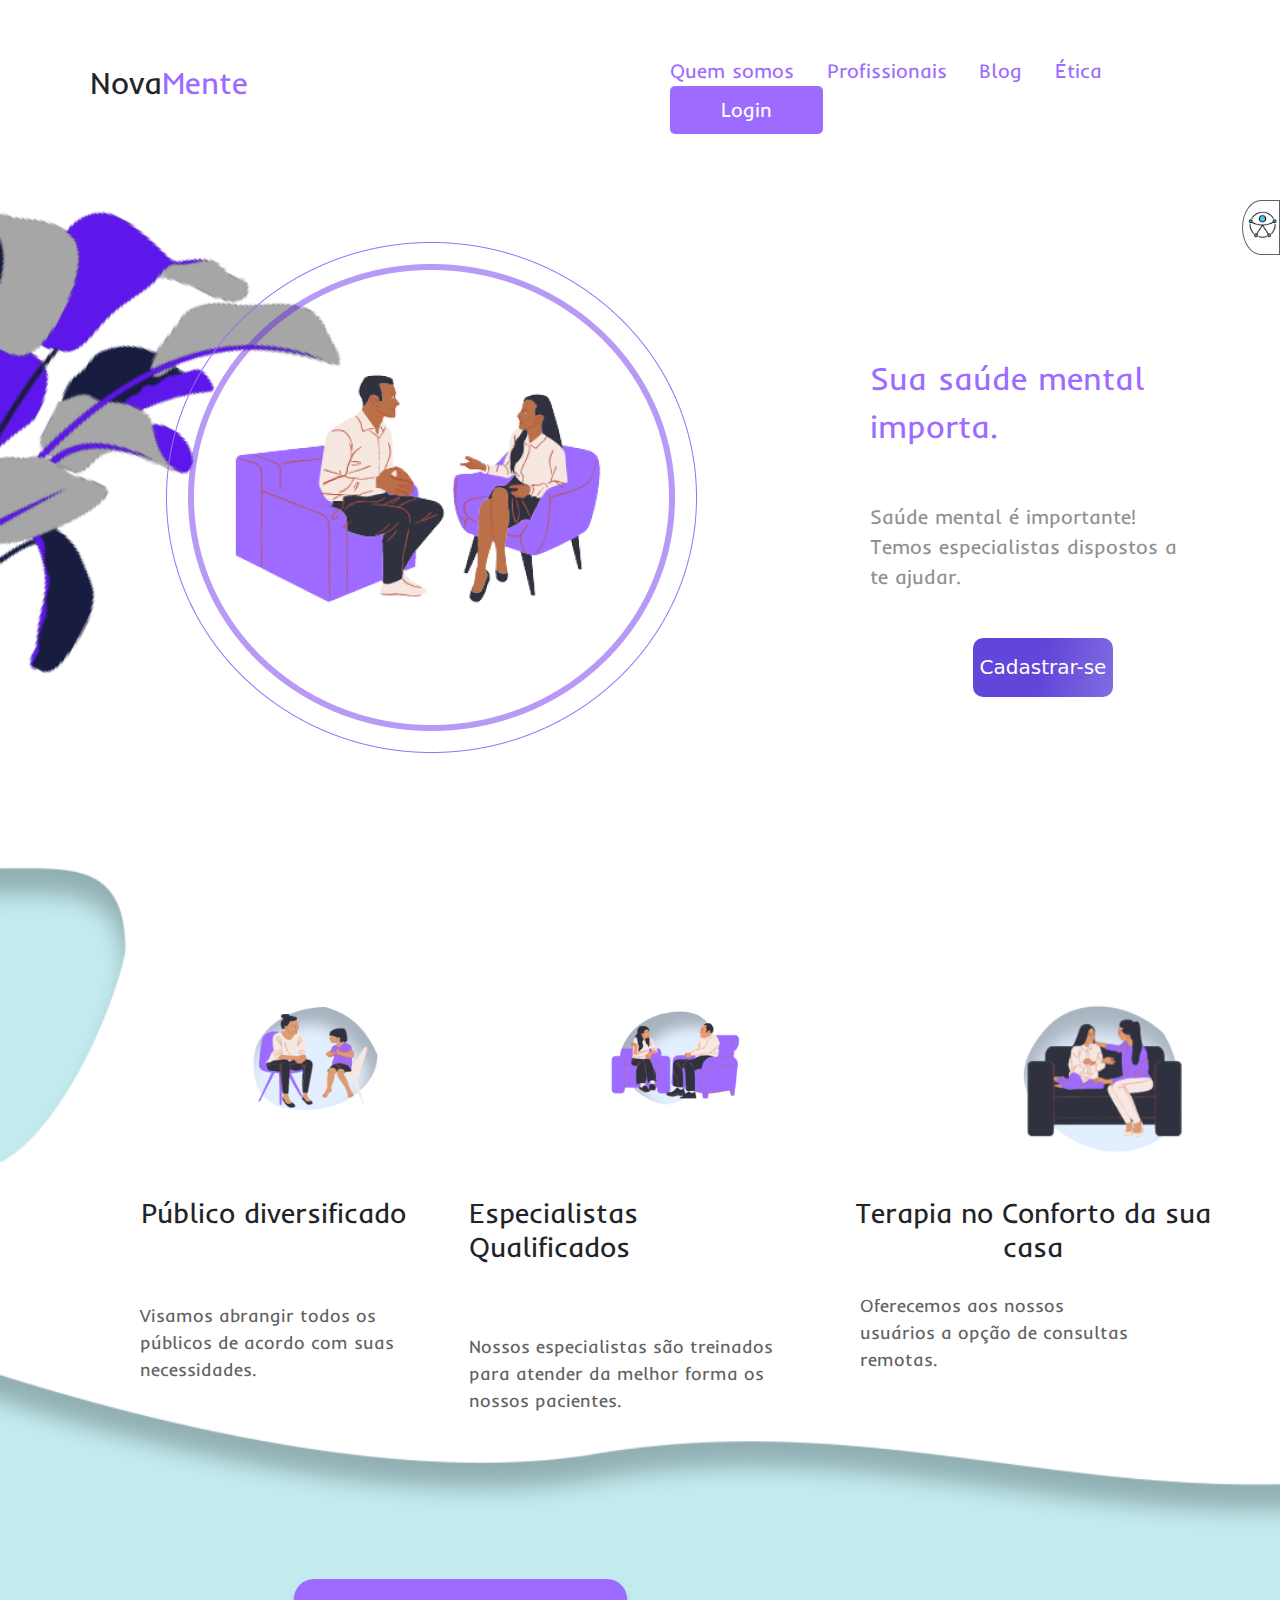
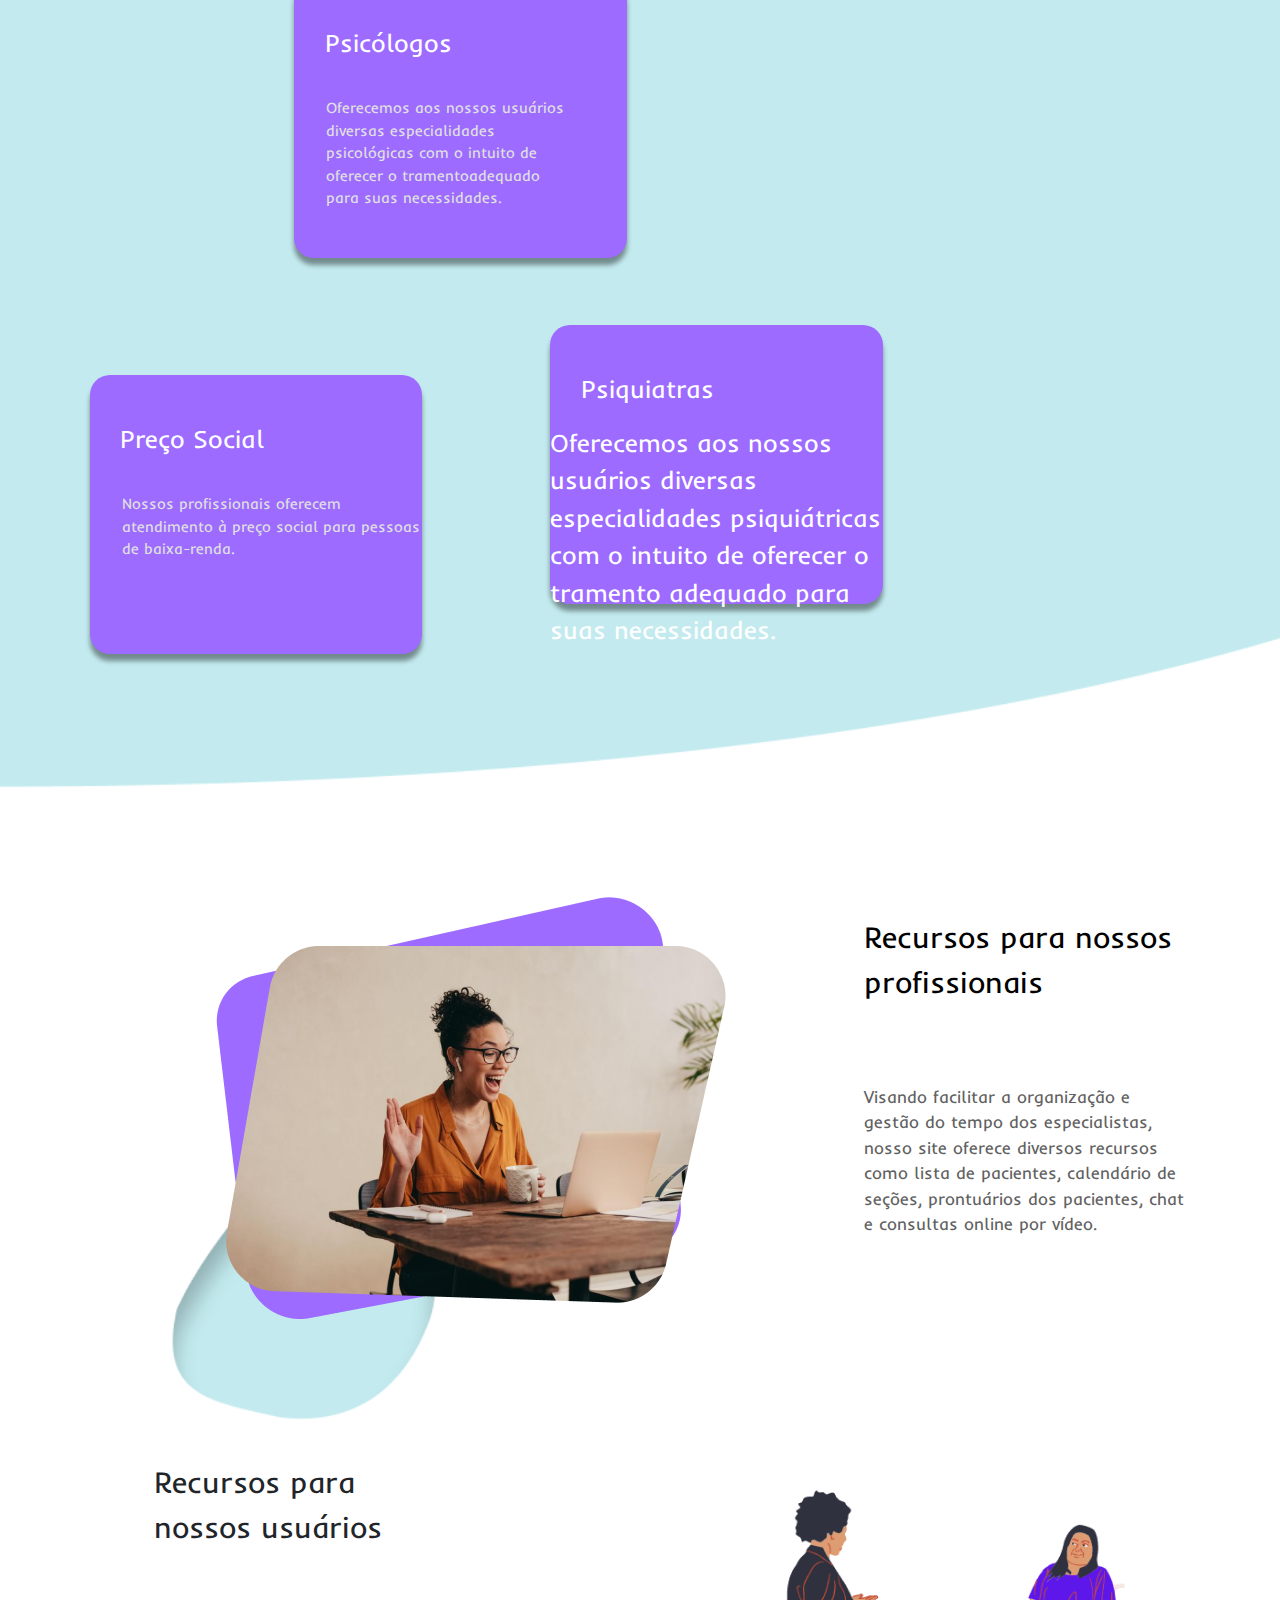
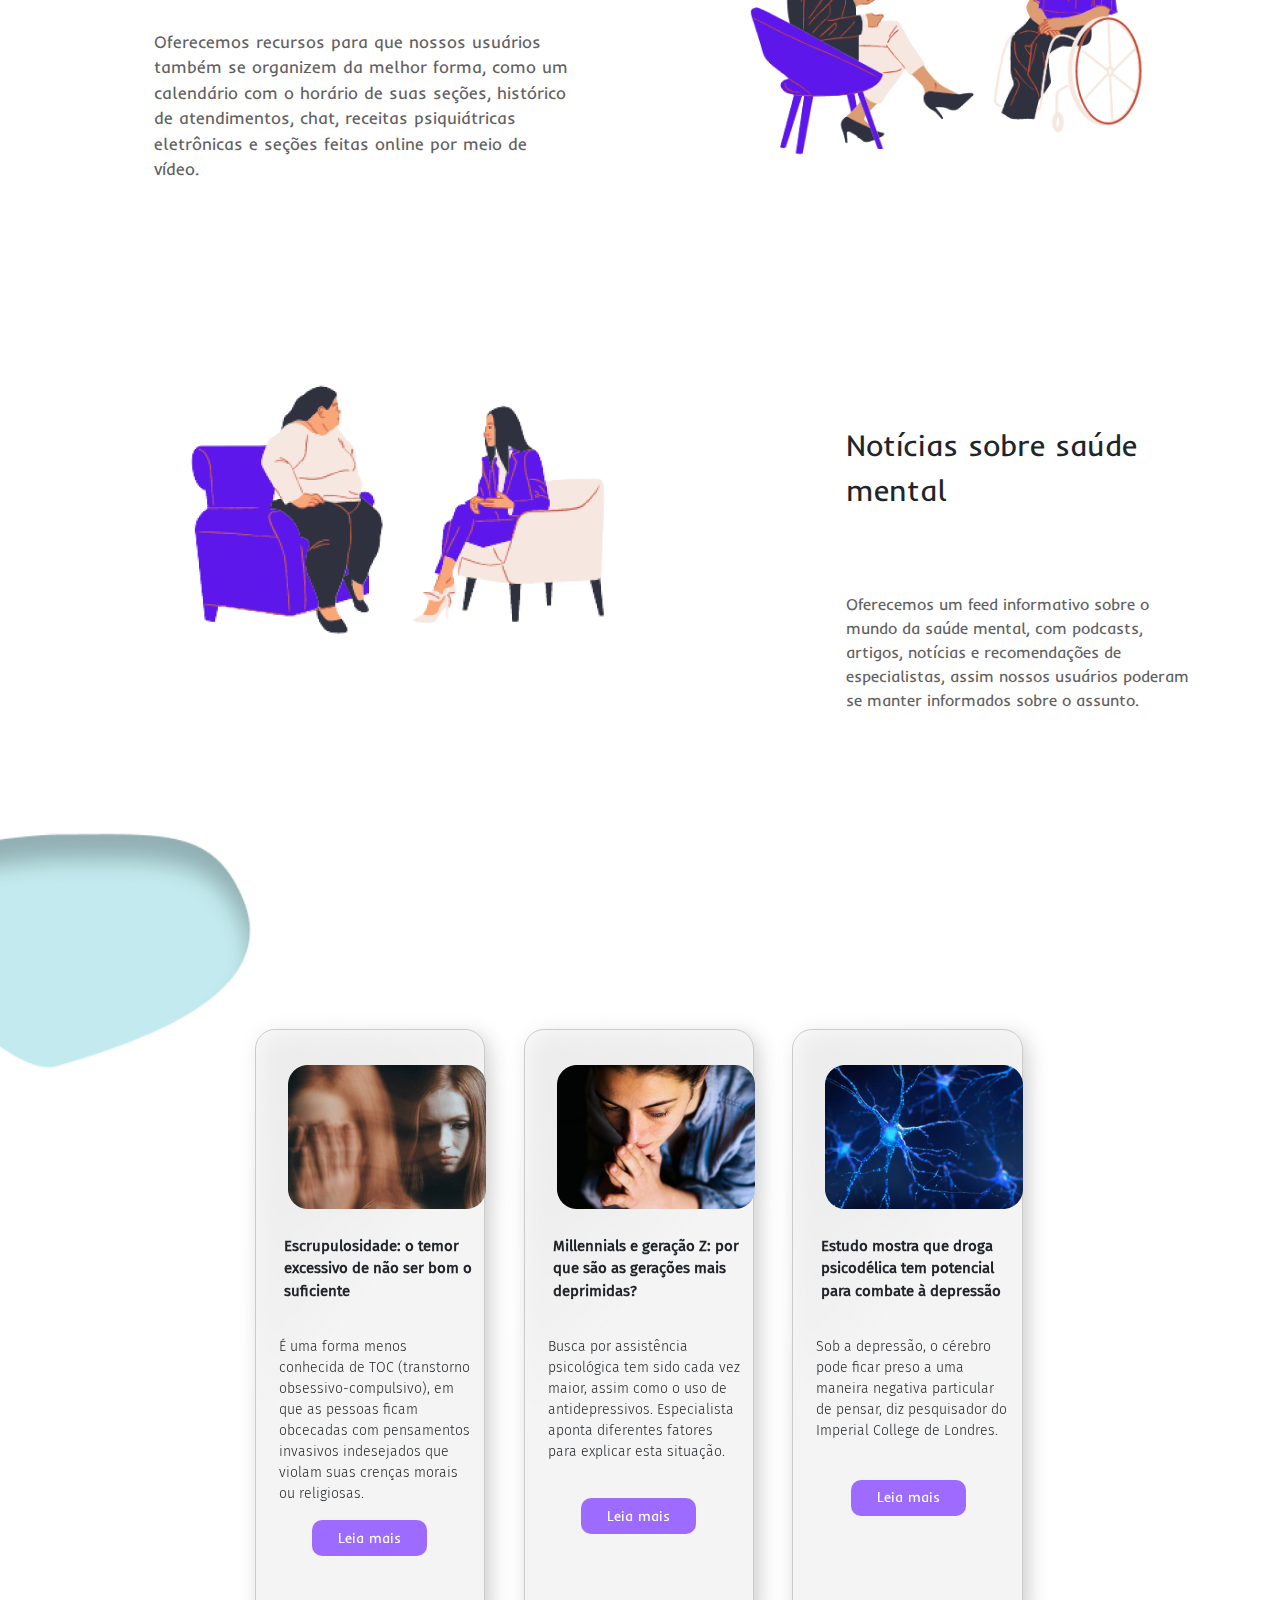
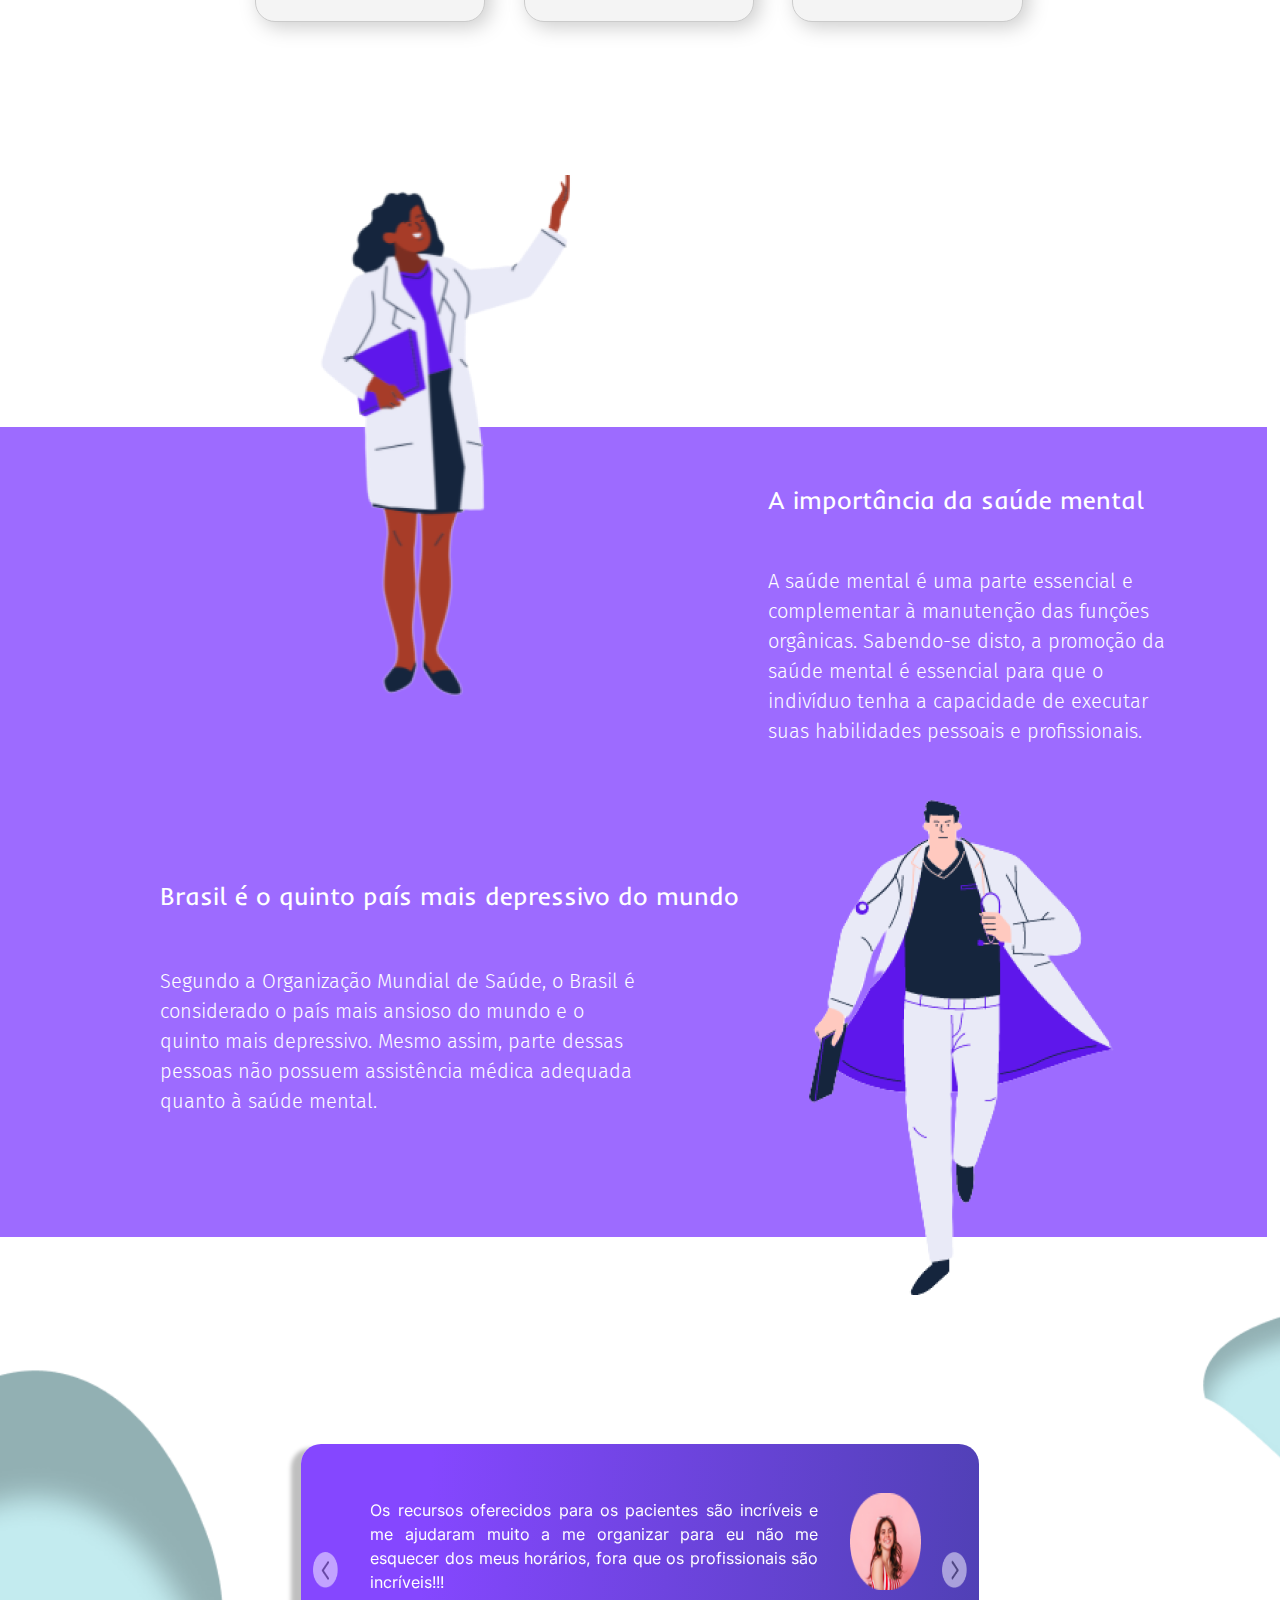
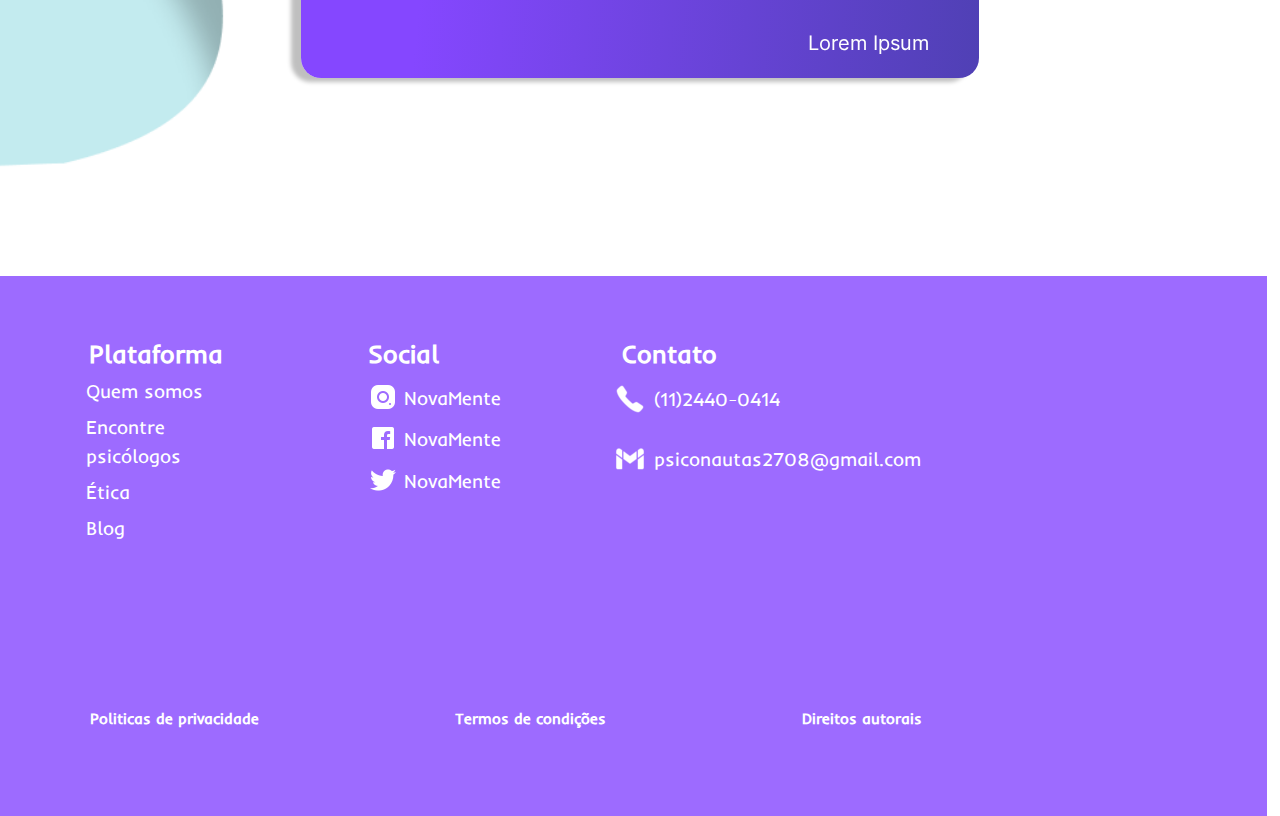
==== commit c9e17416: "Update index.html" ====
--- a/index.html
+++ b/index.html
@@ -54,24 +54,23 @@
             <div id="acessibilidade-hid">
               <div>
                 <img class="acess1"  src="Imagens/imgacessibilidade1.png" onclick="darkmode()"/>
-                <img class ="acess1-fake" src="Imagens/imgacessibilidadedark1.png" onclick="normalmode()"></div>
-              <img class="acess2" src="Imagens/imgacessibilidade2.png"/>
-              <img class="acess3" src="Imagens/imgacessibilidade3.png"/>
-              <img class="acess4" src="Imagens/imgacessibilidade4.png"/>
-              <img class="acess5" src="Imagens/imgacessibilidade5.png"/>
-              <img class="acess6" src="Imagens/imgacessibilidade6.png"  onclick="fecha_abre2()"/>
+                <img class ="acess1-fake" src="Imagens/imgacessibilidadedark1.png" onclick="normalmode()"></div>     
+                <img class="acess2" src="Imagens/imgacessibilidade2.png" onclick="baixavisao()"/>
+                <img class="acess2fake" src="Imagens/imgacessibilidade2bv.png" onclick="normalvisao()"/>
+                <img class="acess4" src="Imagens/imgacessibilidade4.png"/>
+                <img class="acess6" src="Imagens/imgacessibilidade6.png"  onclick="fecha_abre2()"/>
             </div>
             
             </section>
 
             <section class="primeiraparte">
                 <div class="divimg1">
-                  <img class="img1" src="Imagens/imghome1.png"/>
-                  <img class="img1responsivo" src="Imagens/img1responsivo.png"/>
+                    <img class="img1" src="Imagens/imghome1.png"/>
+                    <img class="img1responsivo" src="Imagens/img1responsivo.png"/>
                 </div>
                   <div class="textos">
-                   <p class="primeiraparte_titulo">Sua saúde mental importa.</p>
-                  <p class="primeiraparte_texto">Saúde mental é importante!<br>
+                    <p class="primeiraparte_titulo">Sua saúde mental importa.</p>
+                    <p class="primeiraparte_texto">Saúde mental é importante!<br>
                     Temos especialistas dispostos a te ajudar.</p>
                         <a href="Login.html"><input class="cadastrar" type="button" value="Cadastrar-se"/></a> 
                    </div>
@@ -110,13 +109,13 @@
                   </div>
                   <div class="roxo2">
                     <p class="roxo_titulo1">Preço Social</p>
-                    <p class="roxo_texto1">Nossos profissionais oferecem atendimento à preço social para pessoas de baixa-renda.</p>
+                    <p class="roxo_texto2">Nossos profissionais oferecem atendimento à preço social para pessoas de baixa-renda.</p>
                     </div>                 
               </div>
               <div class="parte_roxa2">
                   <div class="roxo3">
                     <p class="roxo_titulo2">Psiquiatras</p>
-                    <p class="roxo_texto2">Oferecemos aos nossos usuários diversas especialidades psiquiátricas com o intuito de oferecer o tramento adequado para suas necessidades.</p>
+                    <p class="roxo_texto3">Oferecemos aos nossos usuários diversas especialidades psiquiátricas com o intuito de oferecer o tramento adequado para suas necessidades.</p>
                      </div>
               </div>
             </section>
@@ -233,9 +232,6 @@
 
       <section id="sec_footer">
           <footer>
-              <div class='img13'>
-                <img id="img13" src="Imagens/imghome13.png"/>
-              </div>
               <div class='palavras-footer'>
                 <div class='plataforma'>
                   <h3 class="plataformah3">Plataforma</h3>
--- a/Home.css
+++ b/Home.css
@@ -50,6 +50,55 @@
 
 .div-header{
   width: 97vw;
+}
+
+.nav_responsiva {
+  display:none;
+  justify-content:space-around;
+  align-items:center;
+  font-family:Inter;
+  background-color:#FFF;
+  height:8vh;
+  border-bottom:1px solid #AFAFAF;
+}
+
+.nav-list {
+  list-style:none;
+  display:none;
+}
+
+.nav-list.active {
+  background-color:#FFF;
+}
+
+.nav-list li {
+  letter-spacing:3px;
+  margin-left:32px;
+}
+
+.nav-list ul {
+  width:80vw;
+  height:92vh;
+  display: none;
+}
+
+.nav-list li a {
+  text-decoration:none;
+  color:#000;
+}
+
+.mobile-menu {
+  display:none;
+  cursor:pointer;
+  margin-left:70vw;
+}
+
+.mobile-menu div {
+  width:32px;
+  height:2px;
+  background:#ADADAD;
+  margin:8px;
+  transition:0.3s;
 }
 
 #acessibilidade{
@@ -252,7 +301,7 @@
   position: relative;
   font-family: Inder;
   font-size: 20px;
-  width: 35vw;
+  width: 25vw;
   margin-left: 9vw;
   padding-top: 4vh;
   text-align: left;
@@ -363,7 +412,7 @@
 
 .divh3_3{
   margin-top: 7vh;
-  width: 27vw;
+  width: 35vw;
   font-size: 20px;
   font-family: Inder;
   text-align: center;
@@ -428,7 +477,6 @@
 }
 
 .roxo_texto2{
-  width: 80%;
   font-size: 15px;
   font-weight: lighter;
   text-align: left;
@@ -475,7 +523,7 @@
 
 .maisinformacoes1_pai{
   position: relative;
-  width: 97vw;
+  width: 98vw;
   display: flex;
   flex-direction: row;
 }
@@ -514,7 +562,7 @@
 
 .maisinformacoes2_pai{
   position: relative;
-  width: 99vw;
+  width: 98vw;
   display: flex;
   flex-direction: row;
 }
@@ -1065,7 +1113,13 @@
 
     .Login{
       display: none;
-    } 
+    }
+
+    #logo{
+      position: absolute;
+      margin-top: -27px;
+      font-size: 26px;
+    }
    
     .linha_responsivo{
       margin-top: -6vh;
@@ -1079,6 +1133,63 @@
     #acessibilidade-hid{
       display: none;
     }
+
+    .nav_responsiva {
+      display:flex;
+      width: 99vw;
+  }
+
+  .nav-list {
+      position:absolute;
+      top:8vh;
+      right:0;
+      width:200px;
+      height:92vh;
+      flex-direction:column;
+      align-items:center;
+      justify-content:space-around;
+      transition:0.3s ease-in;
+      display:flex;
+  }
+
+  .nav-list li {
+      margin-left:0;
+      opacity:0;
+  }
+
+  .mobile-menu {
+      display:block;
+      margin-left: 86%;
+  }
+  
+  .nav-list.active {
+      z-index:10;
+      transform: translateX(0);
+  }
+  
+  @keyframes navLinkFade {
+      from {
+          opacity:0;
+          transform:translateX(50px);
+      }
+      to {
+          opacity:1;
+          transform:translateX(0);
+      }
+  }
+  
+  .mobile-menu.active .line1 {
+    transform:rotate(-45deg) translate(-8px, 8px);
+  }
+  
+  .mobile-menu.active .line2 {
+    opacity:0;
+  }
+  
+  .mobile-menu.active .line3 {
+    transform:rotate(45deg) translate(-5px, -7px);
+  }
+
 
     .acess0{
       display: none;
@@ -1539,7 +1650,6 @@
   @media only screen and (max-width:628px){
     body{
       background-image: none;
-
     }
 
     #nav_header{
@@ -1549,6 +1659,10 @@
     #logo, #mente-roxo{
       font-size: 24px;
       margin-top: -5.8vh;
+    }
+
+    #logo{
+      margin-top: -28px;
     }
 
     #menu_responsivo{
@@ -1556,6 +1670,62 @@
       margin-right: 3vw;
       display: block;
     }
+
+    .nav_responsiva {
+      display:flex;
+  }
+
+    .nav-list {
+        position:absolute;
+        top:8vh;
+        right:0;
+        width:200px;
+        height:92vh;
+        flex-direction:column;
+        align-items:center;
+        justify-content:space-around;
+        transition:0.3s ease-in;
+        display:flex;
+    }
+
+    .nav-list li {
+        margin-left:0;
+        opacity:0;
+    }
+
+    .mobile-menu {
+        display:block;
+        margin-top: -9px;
+    }
+    
+    .nav-list.active {
+        z-index:10;
+        transform: translateX(0);
+    }
+    
+    @keyframes navLinkFade {
+        from {
+            opacity:0;
+            transform:translateX(50px);
+        }
+        to {
+            opacity:1;
+            transform:translateX(0);
+        }
+    }
+    
+    .mobile-menu.active .line1 {
+      transform:rotate(-45deg) translate(-8px, 8px);
+    }
+    
+    .mobile-menu.active .line2 {
+      opacity:0;
+    }
+    
+    .mobile-menu.active .line3 {
+      transform:rotate(45deg) translate(-5px, -7px);
+    }
+
 
     .Login{
       display: none;
@@ -1687,7 +1857,6 @@
       margin-top: 2vh;
       font-size: 17px;
     }
-
     
     .img4{
       width: 45vw;
@@ -1757,14 +1926,19 @@
     }
 
     #img6responsivo{
+      width: 85vw;
       display: block;
-      margin-left: -95vw;
-      margin-top: -3.5vh;
+      margin-left: -89vw;
+      margin-top: 13.5vh;
     }
 
     .maisinformacoes2{
       width: 99vw;
       margin-top: 400px
+    }
+
+    .maisinformacoes2_pai{
+      margin-top: -76px;
     }
 
     .maisinformacoes2_pai p{
@@ -1811,7 +1985,7 @@
 
     .maisinfo_texto3{
       width: 75vw;
-      margin-left: 35vw;
+      margin-left: 26vw;
       padding-top: 40px;
       text-align: center;
     }
@@ -2039,6 +2213,62 @@
       margin-left: -8vw;;
     }
 
+    .nav_responsiva {
+      display:flex;
+  }
+
+  .nav-list {
+      position:absolute;
+      top:8vh;
+      right:0;
+      width:200px;
+      height:92vh;
+      flex-direction:column;
+      align-items:center;
+      justify-content:space-around;
+      transition:0.3s ease-in;
+      display:flex;
+  }
+
+  .nav-list li {
+      margin-left:0;
+      opacity:0;
+  }
+
+  .mobile-menu {
+      display:block;
+      
+  }
+  
+  .nav-list.active {
+      z-index:10;
+      transform: translateX(0);
+  }
+  
+  @keyframes navLinkFade {
+      from {
+          opacity:0;
+          transform:translateX(50px);
+      }
+      to {
+          opacity:1;
+          transform:translateX(0);
+      }
+  }
+  
+  .mobile-menu.active .line1 {
+    transform:rotate(-45deg) translate(-8px, 8px);
+  }
+  
+  .mobile-menu.active .line2 {
+    opacity:0;
+  }
+  
+  .mobile-menu.active .line3 {
+    transform:rotate(45deg) translate(-5px, -7px);
+  }
+
+
     .img1responsivo{
       margin-left: 2.5vw;
     }
@@ -2128,6 +2358,62 @@
     .primeiraparte_titulo{
       margin-left: -12vw;
     }
+
+    .nav_responsiva {
+      display:flex;
+  }
+
+  .nav-list {
+      position:absolute;
+      top:8vh;
+      right:0;
+      width:200px;
+      height:92vh;
+      flex-direction:column;
+      align-items:center;
+      justify-content:space-around;
+      transition:0.3s ease-in;
+      display:flex;
+  }
+
+  .nav-list li {
+      margin-left:0;
+      opacity:0;
+  }
+
+  .mobile-menu {
+      display:block;
+      
+  }
+  
+  .nav-list.active {
+      z-index:10;
+      transform: translateX(0);
+  }
+  
+  @keyframes navLinkFade {
+      from {
+          opacity:0;
+          transform:translateX(50px);
+      }
+      to {
+          opacity:1;
+          transform:translateX(0);
+      }
+  }
+  
+  .mobile-menu.active .line1 {
+    transform:rotate(-45deg) translate(-8px, 8px);
+  }
+  
+  .mobile-menu.active .line2 {
+    opacity:0;
+  }
+  
+  .mobile-menu.active .line3 {
+    transform:rotate(45deg) translate(-5px, -7px);
+  }
+
 
     .img1responsivo{
       margin-left: 7vw;
@@ -2228,6 +2514,8 @@
 
     #logo{
       margin-left: 5%;
+    position: absolute;
+    margin-top: -26px;
     }
 
     .Login{
@@ -2239,6 +2527,64 @@
       margin-right: 3%;
       display: block;
     }
+
+    .nav_responsiva {
+      display: flex;
+      width: 99vw;
+  }
+
+  .nav-list {
+    position: absolute;
+    top: 8vh;
+    right: 0px;
+    width: 200px;
+    height: 92vh;
+    flex-direction: column;
+    align-items: center;
+    justify-content: space-around;
+    transition: 0.3s ease-in;
+    display: flex;
+  }
+
+  .nav-list li {
+      margin-left:0;
+      opacity:0;
+  }
+
+  .mobile-menu {
+      display:block;
+      
+  }
+  
+  .nav-list.active {
+    z-index: 10;
+    transform: translateX(0);
+    padding-left: 0%;
+  }
+  
+  @keyframes navLinkFade {
+      from {
+          opacity:0;
+          transform:translateX(50px);
+      }
+      to {
+          opacity:1;
+          transform:translateX(0);
+      }
+    }
+    
+    .mobile-menu.active .line1 {
+      transform:rotate(-45deg) translate(-8px, 8px);
+    }
+    
+    .mobile-menu.active .line2 {
+      opacity:0;
+    }
+    
+    .mobile-menu.active .line3 {
+      transform:rotate(45deg) translate(-5px, -7px);
+    }
+
 
     .linha_responsivo{
       margin-top: -40px;
@@ -2459,8 +2805,12 @@
 
     #img6responsivo{
       display: block;
-      margin-left: 19%;
-      margin-top: -35px;
+      margin-left: 21vw;
+      margin-top: 5px;
+    }
+
+    #img6responsivo img{
+      margin-left: -10vw;
     }
 
     .maisinfo_titulo2{
